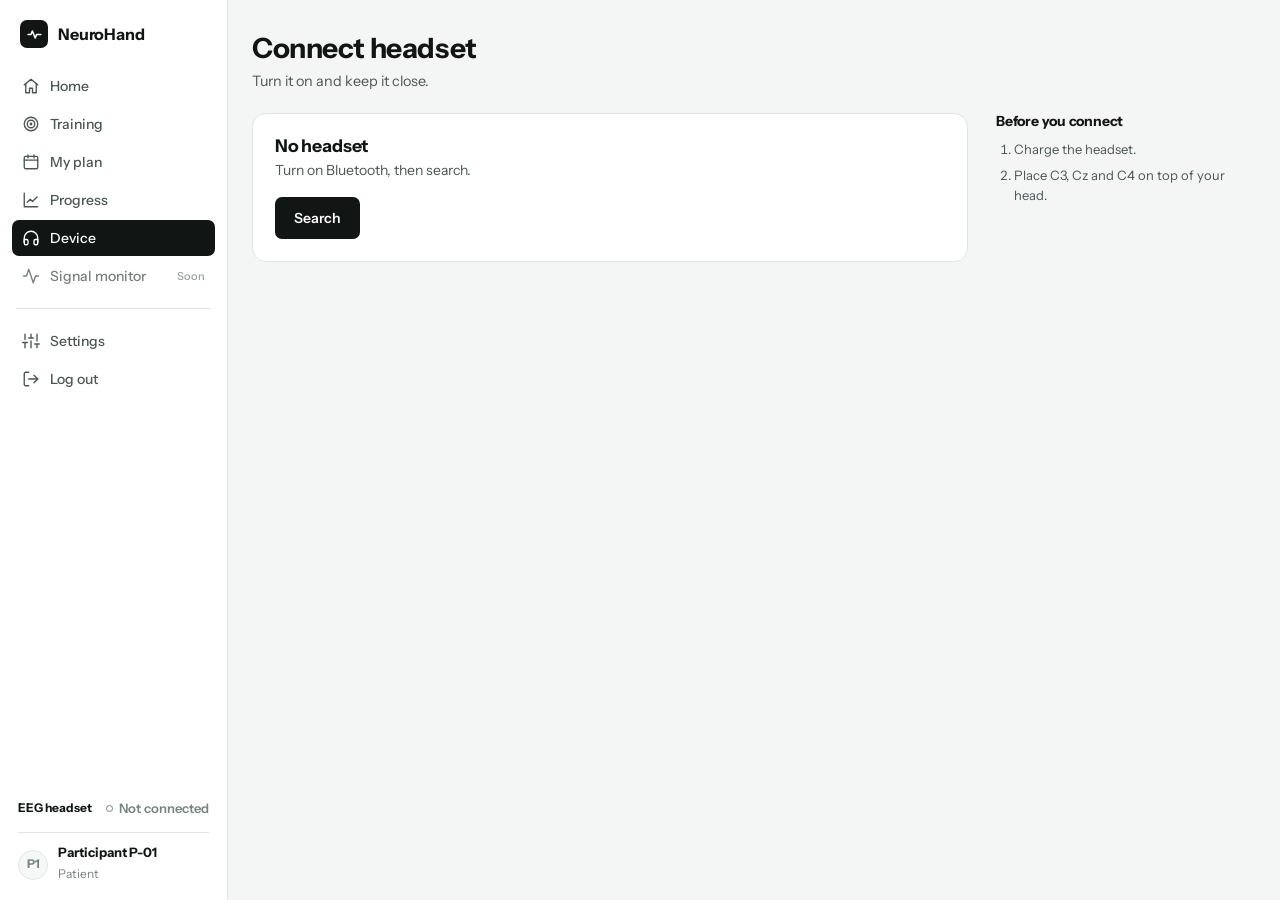
==== device.html @ 87b49965 "Bundle hand models as a script so every host serves them Co-Authored-By: Claude Opus 5.5 <noreply@an" ====
<!doctype html>
<html lang="en">
<head>
  <meta charset="utf-8">
  <meta name="viewport" content="width=device-width, initial-scale=1, viewport-fit=cover">
  <title>Device · NeuroHand</title>
  <script>try{var d=document.documentElement,t=localStorage.getItem("nh.theme");if(t==="light"||t==="dark"||t==="walnut")d.setAttribute("data-nh-theme",t);if(localStorage.getItem("nh.textsize")==="large")d.classList.add("large-text");if(localStorage.getItem("nh.lang")==="th"){d.lang="th";d.classList.add("nh-i18n-wait");setTimeout(function(){d.classList.remove("nh-i18n-wait")},1500);var l=document.createElement("link");l.rel="stylesheet";l.href="https://fonts.googleapis.com/css2?family=IBM+Plex+Sans+Thai:wght@400;500;600;700&display=swap";document.head.appendChild(l)}}catch(e){}</script>
  <link rel="preconnect" href="https://fonts.googleapis.com">
  <link rel="preconnect" href="https://fonts.gstatic.com" crossorigin>
  <link rel="stylesheet" href="https://fonts.googleapis.com/css2?family=Instrument+Sans:wght@400;500;600;700&family=JetBrains+Mono:wght@400;500;600&display=swap">
  <link rel="stylesheet" href="css/style.css?v=20261105d">
</head>
<body class="in-app">
  <div class="app" id="app-shell">
    <aside class="sidebar" id="sidebar" aria-label="App navigation">
      <a class="logo" href="home.html"><span class="logo-mark"><svg class="icon" viewBox="0 0 24 24" aria-hidden="true"><path d="M3 12h4l2-5 4 10 2-5h6"/></svg></span>NeuroHand</a>
      <nav class="side-nav">
        <a href="home.html"><svg class="icon" viewBox="0 0 24 24" aria-hidden="true"><path d="M3 10.5 12 3l9 7.5"/><path d="M5 9.5V21h5v-6h4v6h5V9.5"/></svg>Home</a><a href="training.html"><svg class="icon" viewBox="0 0 24 24" aria-hidden="true"><circle cx="12" cy="12" r="9"/><circle cx="12" cy="12" r="5"/><circle cx="12" cy="12" r="1"/></svg>Training</a><a href="plan.html"><svg class="icon" viewBox="0 0 24 24" aria-hidden="true"><rect x="3" y="4.5" width="18" height="16.5" rx="2"/><path d="M3 9.5h18M8 2.5v4M16 2.5v4"/></svg>My plan</a><a href="progress.html"><svg class="icon" viewBox="0 0 24 24" aria-hidden="true"><path d="M3 3v18h18"/><path d="m7 15 4-4 3 3 6-6"/></svg>Progress</a><a href="device.html" aria-current="page"><svg class="icon" viewBox="0 0 24 24" aria-hidden="true"><path d="M3 18v-6a9 9 0 0 1 18 0v6"/><path d="M21 19a2 2 0 0 1-2 2h-1a2 2 0 0 1-2-2v-3a2 2 0 0 1 2-2h3zM3 19a2 2 0 0 0 2 2h1a2 2 0 0 0 2-2v-3a2 2 0 0 0-2-2H3z"/></svg>Device</a><a class="is-soon" aria-disabled="true"><svg class="icon" viewBox="0 0 24 24" aria-hidden="true"><path d="M22 12h-4l-3 9L9 3l-3 9H2"/></svg>Signal monitor<span class="soon">Soon</span></a>
      </nav>
      <div class="side-sep"></div>
      <nav class="side-nav">
        <a href="settings.html"><svg class="icon" viewBox="0 0 24 24" aria-hidden="true"><path d="M4 21v-7M4 10V3M12 21v-9M12 8V3M20 21v-5M20 12V3M1 14h6M9 8h6M17 16h6"/></svg>Settings</a>
        <a href="index.html"><svg class="icon" viewBox="0 0 24 24" aria-hidden="true"><path d="M9 21H5a2 2 0 0 1-2-2V5a2 2 0 0 1 2-2h4"/><path d="m16 17 5-5-5-5"/><path d="M21 12H9"/></svg>Log out</a>
      </nav>
      <div class="side-foot">
        <div class="side-device">
            <div class="row"><strong>EEG headset</strong><span class="status off"><span class="dot"></span>Not connected</span></div>
        </div>
        <div class="user-chip"><span class="avatar">P1</span><div><strong>Participant P-01</strong><span>Patient</span></div></div>
      </div>
    </aside>
    <div class="app-col">
      <div class="app-top"><button class="icon-btn" id="app-menu" aria-label="Open navigation"><svg class="icon" viewBox="0 0 24 24" aria-hidden="true"><path d="M3 6h18M3 12h18M3 18h18"/></svg></button><a class="logo" href="home.html"><span class="logo-mark"><svg class="icon" viewBox="0 0 24 24" aria-hidden="true"><path d="M3 12h4l2-5 4 10 2-5h6"/></svg></span>NeuroHand</a><span class="status off"><span class="dot"></span>No headset</span></div>
      <main class="main" id="main"><div class="main-inner">
        <div class="page-title"><div><h1>Connect headset</h1><p>Turn it on and keep it close.</p></div></div>
        <div class="grid-side">
          <div class="card" id="device-card">
            <div id="state-empty">
              <h2>No headset</h2>
              <p class="desc">Turn on Bluetooth, then search.</p>
              <p style="margin-top:16px"><button class="btn btn-primary" id="search-btn">Search</button></p>
            </div>
            <div id="state-searching" hidden>
              <h2><span class="spinner"></span>&nbsp; Searching&#8230;</h2>
            </div>
            <div id="state-found" hidden>
              <h2>1 device found</h2>
              <div class="device-list">
                <div class="device-row"><span class="logo-mark"><svg class="icon" viewBox="0 0 24 24" aria-hidden="true"><path d="M3 18v-6a9 9 0 0 1 18 0v6"/><path d="M21 19a2 2 0 0 1-2 2h-1a2 2 0 0 1-2-2v-3a2 2 0 0 1 2-2h3zM3 19a2 2 0 0 0 2 2h1a2 2 0 0 0 2-2v-3a2 2 0 0 0-2-2H3z"/></svg></span>
                  <div class="info"><strong>NeuroHand EEG headset</strong><span>Simulated</span></div>
                  <a class="btn btn-primary btn-sm" href="home.html">Connect</a></div>
              </div>
            </div>
          </div>
          <aside class="side-help"><h3>Before you connect</h3><ol>
            <li>Charge the headset.</li>
            <li>Place C3, Cz and C4 on top of your head.</li></ol>
          </aside>
        </div>
      </div></main>
    </div>
  </div>
  <script src="js/assistant.js?v=20261105d"></script>
  <script src="js/main.js?v=20261105d"></script>
  <script src="js/i18n.js?v=20261105d"></script>
</body>
</html>
---- css/style.css ----
/* NeuroHand — clinical-calm layout: white public site, quiet grey app canvas with white panels, teal only for signal and action. */
:root {
  --bg: #ffffff;
  --bg-app: #f4f6f6;
  --surface: #ffffff;
  --surface-2: #f6f8f8;
  --line: #e1e6e5;
  --line-strong: #cdd5d3;
  --ink: #111615;
  --ink-2: #4b5654;
  --ink-3: #78837f;
  --teal: #0f766e;
  --teal-strong: #0b5b55;
  --teal-soft: #e6f2f0;
  --teal-line: #9ccfc7;
  --btn: #111615;
  --btn-ink: #ffffff;
  --on-teal: #ffffff;
  --note: #8a5a2e;
  --ok: #1d8a58;
  --warn: #b7791f;
  --bad: #c2410c;
  --ok-soft: #e4f4ec;
  --warn-soft: #fbf1df;
  --bad-soft: #fde9df;
  --trace: #6b7673;
  --focus: #0f766e;

  --font: "Instrument Sans", ui-sans-serif, system-ui, -apple-system, "Segoe UI", Roboto, sans-serif;
  --mono: "JetBrains Mono", ui-monospace, SFMono-Regular, Menlo, Consolas, monospace;

  --r-sm: 7px;
  --r: 10px;
  --r-lg: 14px;
}
@media (prefers-color-scheme: dark) {
  :root:not([data-theme="light"]):not([data-nh-theme="light"]) {
    --bg: #0c1110; --bg-app: #0a0f0e; --surface: #131a19; --surface-2: #182120;
    --line: #243030; --line-strong: #344341; --ink: #e8eeec; --ink-2: #aab6b2; --ink-3: #7d8a86;
    --teal: #3dbcaa; --teal-strong: #6fd6c6; --teal-soft: #13302c; --teal-line: #2b6c62;
    --btn: #e8eeec; --btn-ink: #0c1110; --on-teal: #0a0f0e; --note: #d9a874;
    --ok: #4cc38a; --warn: #e3ac55; --bad: #f08b5f;
    --ok-soft: #12291f; --warn-soft: #2b2212; --bad-soft: #2e1a12; --trace: #8d9a96; --focus: #6fd6c6;
    color-scheme: dark;
  }
}
:root[data-theme="dark"], :root[data-nh-theme="dark"] {
  --bg: #0c1110; --bg-app: #0a0f0e; --surface: #131a19; --surface-2: #182120;
  --line: #243030; --line-strong: #344341; --ink: #e8eeec; --ink-2: #aab6b2; --ink-3: #7d8a86;
  --teal: #3dbcaa; --teal-strong: #6fd6c6; --teal-soft: #13302c; --teal-line: #2b6c62;
  --btn: #e8eeec; --btn-ink: #0c1110; --on-teal: #0a0f0e; --note: #d9a874;
  --ok: #4cc38a; --warn: #e3ac55; --bad: #f08b5f;
  --ok-soft: #12291f; --warn-soft: #2b2212; --bad-soft: #2e1a12; --trace: #8d9a96; --focus: #6fd6c6;
  color-scheme: dark;
}
:root.large-text { font-size: 112.5%; }

*, *::before, *::after { box-sizing: border-box; }
[hidden] { display: none !important; }
html, body { height: 100%; }
body {
  margin: 0;
  background: var(--bg);
  color: var(--ink);
  font-family: var(--font);
  font-size: 0.9375rem;
  line-height: 1.55;
  -webkit-font-smoothing: antialiased;
}
body.in-app { background: var(--bg-app); }
h1, h2, h3, h4 { margin: 0; line-height: 1.15; text-wrap: balance; font-weight: 700; letter-spacing: -0.015em; }
p { margin: 0; }
a { color: var(--teal); text-decoration: none; }
a:hover { text-decoration: underline; }
img { max-width: 100%; }
:focus-visible { outline: 2px solid var(--focus); outline-offset: 2px; border-radius: 4px; }
.num, .mono { font-family: var(--mono); font-variant-numeric: tabular-nums; }
.tnum { font-variant-numeric: tabular-nums; }
.muted { color: var(--ink-2); }
.subtle { color: var(--ink-3); }
.note { color: var(--note); font-size: 0.8125rem; }
.sr-only { position: absolute; width: 1px; height: 1px; overflow: hidden; clip: rect(0 0 0 0); white-space: nowrap; }

.wrap {
  width: 100%;
  max-width: 1120px;
  margin-inline: auto;
  padding-left: max(20px, env(safe-area-inset-left, 0px));
  padding-right: max(20px, env(safe-area-inset-right, 0px));
}

/* ---------- Buttons & form controls ---------- */
.btn {
  display: inline-flex; align-items: center; justify-content: center; gap: 8px;
  min-height: 42px; padding: 0 18px;
  border-radius: var(--r-sm); border: 1px solid transparent;
  font: 600 0.875rem/1 var(--font); cursor: pointer;
  text-decoration: none !important; white-space: nowrap;
  transition: background-color .15s, border-color .15s, color .15s;
}
.btn-primary { background: var(--btn); color: var(--btn-ink); }
.btn-primary:hover { background: var(--teal); color: var(--on-teal); }
.btn-ghost { background: var(--surface); color: var(--ink); border-color: var(--line-strong); }
.btn-ghost:hover { border-color: var(--ink-3); }
.btn-teal { background: var(--teal); color: var(--on-teal); }
.btn-teal:hover { opacity: .9; }
.btn-danger { background: var(--surface); color: var(--bad); border-color: var(--line-strong); }
.btn-danger:hover { border-color: var(--bad); }
.btn-sm { min-height: 34px; padding: 0 14px; font-size: 0.8125rem; }
.btn-block { width: 100%; }
.btn[disabled] { opacity: .45; cursor: not-allowed; }
.link-btn { background: none; border: 0; padding: 0; font: inherit; color: var(--teal); cursor: pointer; font-weight: 600; }
.link-btn:hover { text-decoration: underline; }
.icon-btn {
  display: inline-grid; place-items: center; width: 38px; height: 38px;
  border-radius: var(--r-sm); border: 1px solid var(--line); background: var(--surface); color: var(--ink); cursor: pointer;
}
.icon { width: 18px; height: 18px; flex: none; fill: none; stroke: currentColor; stroke-width: 1.8; stroke-linecap: round; stroke-linejoin: round; }

.field { display: grid; gap: 6px; }
.field-row { display: flex; justify-content: space-between; align-items: baseline; gap: 12px; }
label, .label { font-size: 0.8125rem; font-weight: 600; }
.hint { font-size: 0.8125rem; color: var(--ink-3); }
.input, select.input, textarea.input {
  width: 100%; min-height: 44px; padding: 10px 12px;
  border: 1px solid var(--line-strong); border-radius: var(--r-sm);
  background: var(--surface); color: var(--ink); font: 400 0.9375rem/1.4 var(--font);
}
textarea.input { min-height: 120px; resize: vertical; }
.input:focus { outline: none; border-color: var(--teal); box-shadow: 0 0 0 3px var(--teal-soft); }
.input[aria-invalid="true"] { border-color: var(--bad); }
.error-text { color: var(--bad); font-size: 0.8125rem; }
.check { display: flex; gap: 10px; align-items: flex-start; font-weight: 400; font-size: 0.875rem; color: var(--ink-2); }
.check input { margin-top: 3px; accent-color: var(--teal); width: 16px; height: 16px; }

.role-options { display: grid; gap: 8px; }
.role-option {
  display: flex; gap: 12px; align-items: flex-start; padding: 12px 14px;
  border: 1px solid var(--line-strong); border-radius: var(--r); cursor: pointer; background: var(--surface);
  font-weight: 400;
}
.role-option input { margin-top: 4px; accent-color: var(--teal); width: 16px; height: 16px; }
.role-option strong { display: block; font-size: 0.9rem; }
.role-option span { font-size: 0.8125rem; color: var(--ink-2); }
.role-option:has(input:checked) { border-color: var(--teal); background: var(--teal-soft); }

.seg { display: inline-flex; border: 1px solid var(--line-strong); border-radius: var(--r-sm); overflow: hidden; background: var(--surface); }
.seg button {
  border: 0; background: none; padding: 8px 14px; font: 600 0.8125rem var(--font); color: var(--ink-2); cursor: pointer;
}
.seg button + button { border-left: 1px solid var(--line); }
.seg button[aria-pressed="true"] { background: var(--ink); color: var(--bg); }

.switch { position: relative; display: inline-flex; align-items: center; gap: 10px; cursor: pointer; font-weight: 500; font-size: 0.875rem; }
.switch input { position: absolute; opacity: 0; width: 1px; height: 1px; }
.switch .track { width: 38px; height: 22px; border-radius: 999px; background: var(--line-strong); position: relative; transition: background .15s; flex: none; }
.switch .track::after { content: ""; position: absolute; top: 3px; left: 3px; width: 16px; height: 16px; border-radius: 50%; background: var(--surface); transition: transform .15s; box-shadow: 0 1px 2px rgba(0,0,0,.2); }
.switch input:checked + .track { background: var(--teal); }
.switch input:checked + .track::after { transform: translateX(16px); }
.switch input:focus-visible + .track { outline: 2px solid var(--focus); outline-offset: 2px; }

input[type="range"] { accent-color: var(--teal); width: 100%; }

/* ---------- Status chips ---------- */
.chip { display: inline-flex; align-items: center; gap: 6px; font-size: 0.75rem; font-weight: 600; padding: 3px 9px; border-radius: 999px; background: var(--surface-2); color: var(--ink-2); white-space: nowrap; }
.chip.ok { background: var(--ok-soft); color: var(--ok); }
.chip.warn { background: var(--warn-soft); color: var(--warn); }
.chip.bad { background: var(--bad-soft); color: var(--bad); }
.chip.teal { background: var(--teal-soft); color: var(--teal); }
.dot { width: 7px; height: 7px; border-radius: 50%; background: currentColor; flex: none; }
.status { display: inline-flex; align-items: center; gap: 6px; font-size: 0.8125rem; font-weight: 600; }
.status.ok { color: var(--ok); }
.status.off { color: var(--ink-3); }
.status.off .dot { background: transparent; border: 1.5px solid currentColor; }
.status.warn { color: var(--warn); }
.q-good { color: var(--ok); } .q-fair { color: var(--warn); } .q-poor { color: var(--bad); }

/* ---------- Public site ---------- */
.site-header { border-bottom: 1px solid var(--line); background: var(--bg); position: sticky; top: env(safe-area-inset-top, 0px); z-index: 20; }
.header-row { display: flex; align-items: center; gap: 24px; min-height: 64px; }
.logo { display: inline-flex; align-items: center; gap: 10px; font-weight: 700; font-size: 1rem; color: var(--ink); text-decoration: none !important; letter-spacing: -0.01em; }
.logo-mark { width: 28px; height: 28px; border-radius: 7px; background: var(--btn); color: var(--btn-ink); display: grid; place-items: center; }
.logo-mark .icon { width: 17px; height: 17px; stroke-width: 2.2; }
.site-nav { display: flex; gap: 26px; margin-inline: auto; }
.site-nav a { color: var(--ink-2); font-size: 0.875rem; font-weight: 500; }
.site-nav a:hover, .site-nav a[aria-current="page"] { color: var(--ink); text-decoration: none; }
.site-nav a[aria-current="page"] { box-shadow: inset 0 -2px 0 var(--teal); padding-bottom: 4px; }
.header-actions { display: flex; gap: 8px; }
.menu-btn { display: none; }
@media (max-width: 820px) {
  .site-nav { display: none; position: absolute; left: 0; right: 0; top: 64px; flex-direction: column; gap: 0; background: var(--bg); border-bottom: 1px solid var(--line); padding: 8px max(20px, env(safe-area-inset-left, 0px)) 16px; }
  .site-nav.open { display: flex; }
  .site-nav a { padding: 10px 0; font-size: 1rem; }
  .site-nav a[aria-current="page"] { box-shadow: none; color: var(--teal); }
  .menu-btn { display: inline-grid; margin-left: auto; }
  .header-actions .btn-ghost { display: none; }
}

.hero { padding-block: 72px 64px; }
.hero-grid { display: grid; grid-template-columns: 1fr 1.05fr; gap: 56px; align-items: center; }
.hero h1 { font-size: clamp(2.2rem, 4.6vw, 3.25rem); letter-spacing: -0.03em; line-height: 1.05; }
.hero .lede { margin-top: 20px; color: var(--ink-2); font-size: 1rem; max-width: 34em; }
.hero-actions { display: flex; gap: 10px; flex-wrap: wrap; margin-top: 28px; }
.hero .note { margin-top: 18px; }
.photo-slot {
  aspect-ratio: 4 / 3; max-width: 100%; border-radius: var(--r-lg); background: var(--surface-2);
  border: 1px solid var(--line); display: grid; place-items: center; text-align: center; padding: 24px;
  font-size: 0.8125rem; color: var(--ink-2);
}
.photo-caption { margin-top: 10px; }

.steps-band { border-top: 1px solid var(--line); border-bottom: 1px solid var(--line); background: var(--bg); }
.steps { display: grid; grid-template-columns: repeat(3, 1fr); gap: 32px; padding-block: 28px; }
.step { display: grid; grid-template-columns: auto 1fr; gap: 12px; }
.step .n { font-weight: 700; font-family: var(--mono); color: var(--ink); }
.step h3 { font-size: 0.9375rem; letter-spacing: 0; }
.step p { font-size: 0.875rem; color: var(--ink-2); margin-top: 2px; }

.section { padding-block: 72px; }
.section + .section { border-top: 1px solid var(--line); }
.section-head { max-width: 640px; margin-bottom: 36px; }
.eyebrow { font-size: 0.75rem; font-weight: 600; text-transform: uppercase; letter-spacing: 0.08em; color: var(--teal); margin-bottom: 10px; }
.section h2 { font-size: clamp(1.6rem, 3vw, 2.1rem); letter-spacing: -0.025em; }
.section-head p { margin-top: 12px; color: var(--ink-2); }
.two-col { display: grid; grid-template-columns: 1fr 1fr; gap: 20px; }
.panel { background: var(--surface); border: 1px solid var(--line); border-radius: var(--r-lg); padding: 24px; min-width: 0; }
.panel h3 { font-size: 1.05rem; }
.panel p { color: var(--ink-2); margin-top: 8px; }
.ticks { list-style: none; padding: 0; margin: 14px 0 0; display: grid; gap: 8px; }
.ticks li { display: flex; gap: 10px; font-size: 0.875rem; color: var(--ink-2); }
.ticks li::before { content: ""; width: 6px; height: 6px; border-radius: 50%; background: var(--teal); margin-top: 8px; flex: none; }

.page-hero { padding-block: 64px 24px; }
.page-hero h1 { font-size: clamp(2rem, 4vw, 2.75rem); letter-spacing: -0.03em; }
.page-hero p { margin-top: 14px; color: var(--ink-2); max-width: 40em; font-size: 1rem; }
.prose { max-width: 680px; display: grid; gap: 16px; color: var(--ink-2); }
.prose h2 { color: var(--ink); font-size: 1.35rem; margin-top: 20px; }
.prose strong { color: var(--ink); }

.pipeline { display: grid; grid-template-columns: repeat(5, 1fr); gap: 0; border: 1px solid var(--line); border-radius: var(--r-lg); overflow: hidden; background: var(--surface); }
.pipe { padding: 20px; border-right: 1px solid var(--line); min-width: 0; }
.pipe:last-child { border-right: 0; }
.pipe .n { font-family: var(--mono); font-size: 0.75rem; color: var(--teal); font-weight: 500; }
.pipe h3 { font-size: 0.95rem; margin-top: 6px; }
.pipe p { font-size: 0.8125rem; color: var(--ink-2); margin-top: 6px; }
.pipe .spec { font-family: var(--mono); font-size: 0.75rem; color: var(--ink); margin-top: 10px; background: var(--surface-2); border-radius: 5px; padding: 6px 8px; }

.timeline { display: flex; height: 54px; border-radius: var(--r); overflow: hidden; border: 1px solid var(--line); }
.timeline div { display: grid; align-content: center; padding: 0 12px; font-size: 0.8125rem; font-weight: 600; border-right: 1px solid var(--line); min-width: 0; }
.timeline div:last-child { border-right: 0; }
.timeline small { font-family: var(--mono); font-weight: 400; color: var(--ink-2); font-size: 0.72rem; }
.tl-rest { background: var(--surface-2); }
.tl-cue { background: var(--surface); }
.tl-mi { background: var(--teal-soft); color: var(--teal-strong); }
.tl-fb { background: var(--surface); }

.refs { display: grid; gap: 14px; padding: 0; margin: 0; list-style: none; counter-reset: ref; }
.refs li { counter-increment: ref; display: grid; grid-template-columns: 28px 1fr; font-size: 0.875rem; color: var(--ink-2); }
.refs li::before { content: "[" counter(ref) "]"; font-family: var(--mono); font-size: 0.75rem; color: var(--ink-3); padding-top: 2px; }
.refs em { color: var(--ink); font-style: normal; font-weight: 600; }

.phase-list { display: grid; gap: 0; border-left: 2px solid var(--line); margin-left: 6px; }
.phase { position: relative; padding: 0 0 26px 24px; }
.phase::before { content: ""; position: absolute; left: -7px; top: 4px; width: 12px; height: 12px; border-radius: 50%; background: var(--surface); border: 2px solid var(--line-strong); }
.phase.now::before { background: var(--teal); border-color: var(--teal); }
.phase h3 { font-size: 1rem; display: flex; gap: 10px; align-items: center; flex-wrap: wrap; }
.phase p { color: var(--ink-2); font-size: 0.875rem; margin-top: 4px; max-width: 60ch; }

.site-footer { border-top: 1px solid var(--line); padding-block: 28px; font-size: 0.8125rem; color: var(--ink-3); }
.footer-row { display: flex; justify-content: space-between; gap: 16px; flex-wrap: wrap; align-items: center; }
.footer-row nav { display: flex; gap: 18px; flex-wrap: wrap; }
.footer-row nav a { color: var(--ink-2); }

/* ---------- Auth ---------- */
.auth-page { min-height: 100%; display: flex; flex-direction: column; }
.auth-top { display: flex; justify-content: space-between; align-items: center; min-height: 64px; }
.auth-top a.back { color: var(--ink-2); font-size: 0.875rem; }
.auth-main { flex: 1; display: grid; place-items: start center; padding-block: 40px 64px; }
.auth-card { width: 100%; max-width: 400px; display: grid; gap: 18px; }
.auth-card h1 { font-size: 1.75rem; }
.auth-card .sub { font-size: 0.875rem; color: var(--ink-2); margin-top: 6px; }
.auth-card form { display: grid; gap: 16px; }
.form-msg { padding: 12px 14px; border-radius: var(--r); background: var(--teal-soft); color: var(--teal-strong); font-size: 0.875rem; }

/* ---------- App shell ---------- */
.app { display: grid; grid-template-columns: 228px 1fr; min-height: 100%; }
.sidebar {
  background: var(--surface); border-right: 1px solid var(--line); display: flex; flex-direction: column;
  padding: 16px 12px; position: sticky; top: 0; height: 100vh; height: 100dvh;
}
.sidebar .logo { padding: 4px 8px 20px; }
.side-nav { display: grid; gap: 2px; }
.side-nav a, .side-nav button {
  display: flex; align-items: center; gap: 10px; padding: 9px 10px; border-radius: var(--r-sm);
  color: var(--ink-2); font: 500 0.875rem var(--font); text-decoration: none !important; border: 0; background: none; cursor: pointer; width: 100%; text-align: left;
}
.side-nav a:hover, .side-nav button:hover { background: var(--surface-2); color: var(--ink); }
.side-nav a[aria-current="page"] { background: var(--btn); color: var(--btn-ink); }
.side-sep { height: 1px; background: var(--line); margin: 14px 4px; }
.side-foot { margin-top: auto; display: grid; gap: 14px; padding: 12px 6px 0; }
.side-device { font-size: 0.75rem; display: grid; gap: 4px; }
.side-device .row { display: flex; justify-content: space-between; align-items: center; gap: 8px; }
.side-device .meta { display: flex; gap: 12px; color: var(--ink-2); }
.user-chip { display: flex; gap: 10px; align-items: center; border-top: 1px solid var(--line); padding-top: 12px; }
.avatar { width: 30px; height: 30px; border-radius: 50%; background: var(--surface-2); border: 1px solid var(--line); display: grid; place-items: center; font-size: 0.7rem; font-weight: 700; flex: none; }
.user-chip strong { display: block; font-size: 0.8125rem; line-height: 1.2; }
.user-chip span { font-size: 0.75rem; color: var(--ink-3); }
.battery { display: inline-flex; align-items: center; gap: 5px; }
.batt { width: 20px; height: 10px; border: 1.5px solid currentColor; border-radius: 2px; position: relative; display: inline-block; color: var(--ink-2); }
.batt::after { content: ""; position: absolute; right: -4px; top: 2px; width: 2px; height: 3px; background: currentColor; border-radius: 0 1px 1px 0; }
.batt i { position: absolute; left: 1px; top: 1px; bottom: 1px; background: var(--ok); border-radius: 1px; }

.app-col { min-width: 0; }
.app-top { display: none; }
.main { min-width: 0; padding: 32px max(24px, env(safe-area-inset-right, 0px)) 48px max(24px, env(safe-area-inset-left, 0px)); }
.main-inner { max-width: 1080px; display: grid; gap: 20px; }
.page-title { display: flex; justify-content: space-between; align-items: flex-start; gap: 16px; flex-wrap: wrap; }
.page-title h1 { font-size: 1.75rem; }
.page-title p { color: var(--ink-2); margin-top: 6px; font-size: 0.9rem; max-width: 52ch; }

@media (max-width: 900px) {
  .app { grid-template-columns: 1fr; }
  .sidebar { position: fixed; inset: 0 auto 0 0; width: 260px; z-index: 40; transform: translateX(-100%); transition: transform .2s; padding-top: max(16px, env(safe-area-inset-top, 0px)); }
  .app.nav-open .sidebar { transform: none; box-shadow: 0 0 0 100vmax rgba(0,0,0,.35); }
  .app-top {
    display: flex; align-items: center; gap: 12px; min-height: 56px; position: sticky; top: env(safe-area-inset-top, 0px); z-index: 30;
    background: var(--surface); border-bottom: 1px solid var(--line);
    padding-left: max(16px, env(safe-area-inset-left, 0px)); padding-right: max(16px, env(safe-area-inset-right, 0px));
  }
  .app-top .status { margin-left: auto; }
  .main { padding: 20px max(16px, env(safe-area-inset-right, 0px)) 40px max(16px, env(safe-area-inset-left, 0px)); }
}

.card { background: var(--surface); border: 1px solid var(--line); border-radius: var(--r-lg); padding: 22px; min-width: 0; }
.card-head { display: flex; justify-content: space-between; align-items: flex-start; gap: 12px; margin-bottom: 14px; flex-wrap: wrap; }
.card h2 { font-size: 1.1rem; letter-spacing: -0.01em; }
.card h3 { font-size: 0.95rem; letter-spacing: 0; }
.card .desc { color: var(--ink-2); font-size: 0.875rem; margin-top: 4px; }
.grid-2 { display: grid; grid-template-columns: 1fr 1fr; gap: 20px; }
.grid-main { display: grid; grid-template-columns: minmax(0, 1.55fr) minmax(0, 1fr); gap: 20px; align-items: start; }
.grid-side { display: grid; grid-template-columns: minmax(0, 1fr) 260px; gap: 28px; align-items: start; }
.stack { display: grid; gap: 20px; }

.kv { display: grid; grid-template-columns: repeat(3, 1fr); gap: 14px; margin-top: 14px; }
.kv dt { font-size: 0.75rem; color: var(--ink-3); }
.kv dd { margin: 2px 0 0; font-weight: 600; display: flex; align-items: center; gap: 6px; }

.meter { height: 6px; background: var(--line); border-radius: 999px; overflow: hidden; }
.meter i { display: block; height: 100%; background: var(--teal); border-radius: inherit; transition: width .2s; }
.meter-label { display: flex; justify-content: space-between; font-size: 0.8125rem; color: var(--ink-2); margin-bottom: 6px; }

.table-wrap { overflow-x: auto; }
table.data { width: 100%; border-collapse: collapse; font-size: 0.875rem; }
.data th { text-align: left; font-weight: 500; color: var(--ink-3); font-size: 0.8125rem; padding: 10px 12px; border-bottom: 1px solid var(--line); white-space: nowrap; }
.data td { padding: 12px; border-bottom: 1px solid var(--line); white-space: nowrap; }
.data tr:last-child td { border-bottom: 0; }
.data .r { text-align: right; }
.data td:first-child, .data th:first-child { padding-left: 0; }
.data td:last-child, .data th:last-child { padding-right: 0; }
.data tbody tr.clickable { cursor: pointer; }
.data tbody tr.clickable:hover td { background: var(--surface-2); }
.data tbody tr[aria-selected="true"] td { background: var(--teal-soft); }

.stats { display: grid; grid-template-columns: repeat(4, 1fr); gap: 0; border: 1px solid var(--line); border-radius: var(--r-lg); background: var(--surface); overflow: hidden; }
.stat { padding: 18px 20px; border-right: 1px solid var(--line); min-width: 0; }
.stat:last-child { border-right: 0; }
.stat .k { font-size: 0.8125rem; color: var(--ink-3); }
.stat .v { font-size: 1.6rem; font-weight: 700; letter-spacing: -0.02em; margin-top: 4px; font-variant-numeric: tabular-nums; }
.stat .s { font-size: 0.8125rem; color: var(--ink-2); }
.up { color: var(--ok); }

.banner { display: flex; gap: 14px; align-items: center; justify-content: space-between; flex-wrap: wrap; padding: 14px 18px; border-radius: var(--r-lg); background: var(--warn-soft); border: 1px solid transparent; font-size: 0.875rem; }
.banner strong { display: block; }
.device-strip { display: flex; gap: 22px; align-items: center; flex-wrap: wrap; padding: 12px 18px; background: var(--surface); border: 1px solid var(--line); border-radius: var(--r-lg); font-size: 0.8125rem; color: var(--ink-2); }
.device-strip .push { margin-left: auto; }

.side-help h3 { font-size: 0.875rem; margin-bottom: 10px; }
.side-help ol { margin: 0; padding-left: 18px; display: grid; gap: 6px; font-size: 0.8125rem; color: var(--ink-2); }

/* ---------- Training ---------- */
.trial-card { display: grid; gap: 18px; }
.trial-top { display: flex; justify-content: space-between; font-size: 0.8125rem; font-weight: 600; }
.trial-top .phase-label { color: var(--ink-3); font-weight: 500; }
.prompt { text-align: center; min-height: 92px; display: grid; align-content: center; gap: 2px; }
.prompt .small { color: var(--ink-2); font-size: 1rem; }
.prompt .big { font-size: clamp(2rem, 4vw, 2.6rem); font-weight: 700; letter-spacing: -0.03em; }
.fixation { font-size: 2.6rem; font-weight: 300; color: var(--ink-3); line-height: 1; }
.hands { display: flex; justify-content: center; gap: clamp(24px, 8vw, 72px); }
.hand-wrap { display: grid; justify-items: center; gap: 6px; font-size: 0.8125rem; color: var(--ink-3); }
.hand-wrap.target { color: var(--teal); font-weight: 600; }
.hand { width: clamp(96px, 16vw, 128px); height: auto; --close: 0; overflow: visible; }
.hand .part { fill: var(--surface); stroke: var(--line-strong); stroke-width: 2.4; transition: fill .2s, stroke .2s; }
.hand-wrap.target .hand .part { stroke: var(--teal); }
.hand.active .part { fill: var(--teal); stroke: var(--teal); }
.hand .finger { transform-box: fill-box; transform-origin: 50% 100%; transform: scaleY(calc(1 - var(--close) * 0.62)); transition: transform .12s linear; }
.hand .thumb { transform-box: fill-box; transform-origin: 20% 90%; transform: rotate(calc(var(--close) * -38deg)); transition: transform .12s linear; }
.result-line { text-align: center; font-size: 0.9rem; color: var(--ink-2); min-height: 1.5em; }
.result-line strong { color: var(--teal); }
.trial-actions { display: flex; justify-content: center; gap: 10px; flex-wrap: wrap; }

.eeg-canvas { width: 100%; height: 150px; display: block; }
.eeg-canvas.tall { height: 340px; }
.out-row { display: grid; grid-template-columns: 48px 1fr 44px; gap: 10px; align-items: center; font-size: 0.8125rem; margin-top: 8px; }
.out-row .meter { height: 8px; }
.out-row .meter.right i { background: var(--ink-3); }
.thresh-wrap { position: relative; }
.thresh-mark { position: absolute; top: -3px; bottom: -3px; width: 2px; background: var(--ink); opacity: .5; }

.summary-grid { display: grid; grid-template-columns: repeat(3, 1fr); gap: 12px; margin: 18px 0; }
.summary-grid div { background: var(--surface-2); border-radius: var(--r); padding: 14px; }
.summary-grid .v { font-size: 1.5rem; font-weight: 700; }
.summary-grid .k { font-size: 0.8125rem; color: var(--ink-3); }

/* ---------- Device ---------- */
.device-list { display: grid; gap: 10px; margin-top: 14px; }
.device-row { display: flex; align-items: center; gap: 14px; padding: 14px; border: 1px solid var(--line); border-radius: var(--r); flex-wrap: wrap; }
.device-row .info { flex: 1; min-width: 180px; }
.device-row .info strong { display: block; font-size: 0.9rem; }
.device-row .info span { font-size: 0.8125rem; color: var(--ink-2); }
.spinner { width: 16px; height: 16px; border: 2px solid var(--line-strong); border-top-color: var(--teal); border-radius: 50%; animation: spin .8s linear infinite; display: inline-block; vertical-align: -3px; }
@keyframes spin { to { transform: rotate(360deg); } }
.electrodes { display: grid; grid-template-columns: 170px 1fr; gap: 22px; align-items: center; margin-top: 8px; }
.head-svg { width: 100%; max-width: 170px; height: auto; }
.head-svg .scalp { fill: var(--surface-2); stroke: var(--line-strong); stroke-width: 1.5; }
.head-svg .guide { fill: none; stroke: var(--line); stroke-width: 1; stroke-dasharray: 3 3; }
.head-svg text { font: 600 9px var(--mono); fill: var(--ink); }
.head-svg .el-good { fill: var(--ok-soft); stroke: var(--ok); stroke-width: 2; }
.head-svg .el-fair { fill: var(--warn-soft); stroke: var(--warn); stroke-width: 2; }
.head-svg .el-poor { fill: var(--bad-soft); stroke: var(--bad); stroke-width: 2; }
.head-svg .el-off { fill: var(--surface); stroke: var(--line-strong); stroke-width: 1.5; }
.head-svg .ref { fill: var(--surface); stroke: var(--ink-3); stroke-width: 1.5; }

/* ---------- Monitor ---------- */
.toolbar { display: flex; gap: 14px 22px; align-items: center; flex-wrap: wrap; padding: 12px 16px; border: 1px solid var(--line); border-radius: var(--r-lg); background: var(--surface); font-size: 0.8125rem; }
.toolbar .group { display: flex; gap: 8px; align-items: center; }
.toolbar .lbl { color: var(--ink-3); }
.band-row { display: grid; grid-template-columns: 30px 1fr 1fr; gap: 10px; align-items: center; font-size: 0.8125rem; margin-top: 10px; }
.band-row .meter { height: 8px; }
.band-row .meter.beta i { background: var(--ink-3); }
.band-head { display: grid; grid-template-columns: 30px 1fr 1fr; gap: 10px; font-size: 0.72rem; color: var(--ink-3); }
.log { font-family: var(--mono); font-size: 0.75rem; display: grid; gap: 4px; max-height: 160px; overflow: auto; color: var(--ink-2); }

/* ---------- Charts ---------- */
.chart { width: 100%; height: auto; display: block; overflow: visible; }
.chart .grid line { stroke: var(--line); }
.chart .axis text { font: 400 11px var(--mono); fill: var(--ink-3); }
.chart .chance { stroke: var(--ink-3); stroke-dasharray: 4 4; }
.chart .chance-label { font: 500 11px var(--font); fill: var(--ink-3); }
.chart .area { fill: var(--teal); opacity: .1; }
.chart .line { fill: none; stroke: var(--teal); stroke-width: 2.2; stroke-linejoin: round; stroke-linecap: round; }
.chart .pt { fill: var(--surface); stroke: var(--teal); stroke-width: 2; }
.chart .pt.last { fill: var(--teal); }
.chart .val { font: 600 12px var(--font); fill: var(--ink); }
.spark { width: 72px; height: 22px; }
.spark path { fill: none; stroke: var(--teal); stroke-width: 1.6; }
.lr-bars { display: grid; gap: 12px; }
.lr-bars .row { display: grid; grid-template-columns: 76px 1fr 44px; gap: 10px; align-items: center; font-size: 0.875rem; }
.lr-bars .meter { height: 10px; }

/* ---------- Settings ---------- */
.settings-list { display: grid; }
.setting { display: flex; justify-content: space-between; align-items: center; gap: 20px; padding: 16px 0; border-bottom: 1px solid var(--line); flex-wrap: wrap; }
.setting:last-child { border-bottom: 0; padding-bottom: 0; }
.setting:first-child { padding-top: 0; }
.setting .txt { min-width: 0; flex: 1 1 260px; }
.setting .txt strong { display: block; font-size: 0.9rem; font-weight: 600; }
.setting .txt span { font-size: 0.8125rem; color: var(--ink-2); }
.setting .ctl { flex: none; }
.setting .ctl.wide { flex: 0 1 240px; display: flex; gap: 10px; align-items: center; }
.confirm { display: flex; gap: 10px; align-items: center; flex-wrap: wrap; }

.toast {
  position: fixed; left: 50%; bottom: calc(24px + env(safe-area-inset-bottom, 0px)); transform: translateX(-50%);
  background: var(--btn); color: var(--btn-ink); padding: 10px 16px; border-radius: var(--r); font-size: 0.875rem; z-index: 60;
  box-shadow: 0 6px 20px rgba(0,0,0,.18);
}

/* ---------- Responsive ---------- */
@media (max-width: 960px) {
  .hero-grid, .grid-main, .grid-side, .two-col, .grid-2 { grid-template-columns: 1fr; }
  .pipeline { grid-template-columns: 1fr; }
  .pipe { border-right: 0; border-bottom: 1px solid var(--line); }
  .pipe:last-child { border-bottom: 0; }
  .stats { grid-template-columns: 1fr 1fr; }
  .stat:nth-child(2) { border-right: 0; }
  .stat:nth-child(-n+2) { border-bottom: 1px solid var(--line); }
}
@media (max-width: 640px) {
  .hero { padding-block: 40px; }
  .steps { grid-template-columns: 1fr; gap: 18px; }
  .kv { grid-template-columns: 1fr 1fr; }
  .summary-grid { grid-template-columns: 1fr 1fr; }
  .electrodes { grid-template-columns: 1fr; justify-items: center; }
  .timeline div { padding: 0 6px; font-size: 0.72rem; }
  .section { padding-block: 48px; }
}
@media (prefers-reduced-motion: reduce) {
  *, *::before, *::after { transition: none !important; animation-duration: 0.01ms !important; }
}
:root.reduce-motion *, :root.reduce-motion *::before, :root.reduce-motion *::after { transition: none !important; }

/* ---------- Static site additions ---------- */
.side-nav .soon { margin-left: auto; font-size: 0.6875rem; color: var(--ink-3); font-weight: 500; }
.side-nav a.is-soon { pointer-events: none; opacity: .75; }
.head-actions { display: flex; gap: 10px; align-items: center; flex-wrap: wrap; }
.head-actions label { font-size: 0.8125rem; }
.select { min-height: 36px; padding: 6px 30px 6px 10px; border: 1px solid var(--line-strong); border-radius: var(--r-sm); background: var(--surface); color: var(--ink); font: 500 0.8125rem var(--font); }
.stats.compact .stat { padding: 14px 18px; }
.stats.compact .v { font-size: 1.25rem; }
.stats.compact .v small { font-size: 0.8125rem; font-weight: 500; color: var(--ink-2); letter-spacing: 0; }
.legend { display: flex; gap: 16px; font-size: 0.8125rem; color: var(--ink-2); margin-top: 6px; }
.legend span { display: inline-flex; align-items: center; gap: 6px; }
.legend i { width: 10px; height: 10px; border-radius: 2px; display: inline-block; }
.legend .l, .bars .l { background: var(--teal); fill: var(--teal); }
.legend .r, .bars .r { background: var(--ink); fill: var(--ink); }
.bars .lbl { font: 500 11px var(--font); fill: var(--ink-2); }
.bars .wk { font: 500 11px var(--font); fill: var(--ink-3); }
.notes { display: grid; gap: 10px; }
.notes textarea { min-height: 220px; }
.notes .saved { font-size: 0.8125rem; color: var(--ok); }
.static-trace { width: 100%; height: 150px; display: block; }
.static-trace path { fill: none; stroke: var(--trace); stroke-width: 1.2; }
.static-trace path.hl { stroke: var(--teal); stroke-width: 1.5; }
.static-trace text { font: 600 11px var(--mono); fill: var(--ink-2); }
.static-trace line { stroke: var(--line); }
.trace-wrap { display: grid; grid-template-columns: 30px 1fr; gap: 4px; }
.trace-labels { display: grid; grid-template-rows: repeat(3, 1fr); align-items: center; font: 600 11px var(--mono); color: var(--ink-2); }
.static-trace path { vector-effect: non-scaling-stroke; }
.static-trace line { vector-effect: non-scaling-stroke; }

/* ---------- Full-screen training simulation (fixed dark scene, both themes) ---------- */
.title-actions { display: flex; gap: 10px; flex-wrap: wrap; }
.title-actions .btn .icon { width: 16px; height: 16px; margin-right: 6px; }
body.sim-on { overflow: hidden; }
.sim {
  position: fixed; inset: 0; z-index: 100; overflow: hidden; color: #f3ece4; color-scheme: dark;
  font-family: var(--font);
  background:
    repeating-linear-gradient(92deg, rgba(255,255,255,.018) 0 2px, transparent 2px 9px),
    radial-gradient(ellipse 80% 70% at 50% 38%, #6e4a31 0%, #4a3020 55%, #261911 100%);
}
.sim-hud { position: absolute; top: 0; left: 0; right: 0; display: flex; justify-content: space-between; align-items: center; gap: 12px;
  padding: calc(14px + env(safe-area-inset-top, 0px)) max(18px, env(safe-area-inset-right, 0px)) 0 max(18px, env(safe-area-inset-left, 0px)); }
.sim-count { font: 500 .8125rem var(--mono); color: rgba(243,236,228,.7); }
.sim-exit { display: inline-flex; align-items: center; gap: 8px; min-height: 36px; padding: 6px 14px; border-radius: 999px;
  border: 1px solid rgba(243,236,228,.28); background: rgba(20,12,8,.35); color: #f3ece4; font: 600 .8125rem var(--font); cursor: pointer; }
.sim-exit:hover { background: rgba(20,12,8,.6); }
.sim-exit:focus-visible { outline: 2px solid #f3ece4; outline-offset: 2px; }
.sim-exit .icon { width: 16px; height: 16px; }
.sim-cue { position: absolute; left: 0; right: 0; top: 11%; display: grid; justify-items: center; gap: 6px; text-align: center; padding-inline: 16px; }
.sim-cue-big { font-size: clamp(1.8rem, 5vw, 3.2rem); font-weight: 600; letter-spacing: -0.01em; line-height: 1.1; text-wrap: balance; }
.sim-cue-sub { font-size: clamp(.875rem, 1.6vw, 1.05rem); color: rgba(243,236,228,.72); min-height: 1.4em; }
.sim-cue-big.hit { color: #9fe3cf; }
.sim-object { position: absolute; left: 50%; top: 40%; width: clamp(54px, 7vw, 92px); transform: translateX(-50%); }
.sim-hand-wrap { position: absolute; bottom: -9vh; height: min(62vh, 92vw); aspect-ratio: 200 / 320; }
.sim-hand-wrap.left { left: 50%; transform: translateX(-118%) rotate(10deg); transform-origin: 50% 100%; }
.sim-hand-wrap.right { left: 50%; transform: translateX(18%) rotate(-10deg); transform-origin: 50% 100%; }
.sim-hand { width: 100%; height: 100%; overflow: visible; --c: 0; filter: drop-shadow(0 14px 18px rgba(0,0,0,.45)); }
.sim-hand .arm, .sim-hand .sf, .sim-hand .st, .sim-hand .palm { fill: #efe4da; stroke: rgba(90,60,40,.22); stroke-width: 1.5; }
.sim-hand .knuckle { fill: none; stroke: rgba(90,60,40,.18); stroke-width: 2; stroke-linecap: round; opacity: calc(var(--c) * 1.4); }
.sim-hand .sf { transform-box: fill-box; transform-origin: 50% 100%; transform: scaleY(calc(1 - var(--c) * .68)); transition: transform .1s linear; }
.sim-hand .st { transform-box: fill-box; transform-origin: 50% 100%; transform: rotate(calc(var(--c) * -48deg)) scaleY(calc(1 - var(--c) * .3)); transition: transform .1s linear; }
.sim-hand-wrap.cued .sim-hand { filter: drop-shadow(0 14px 18px rgba(0,0,0,.45)) drop-shadow(0 0 22px rgba(159,227,207,.45)); }
.sim-foot { position: absolute; left: 0; right: 0; bottom: 0; display: grid; justify-items: center; gap: 8px; font-size: .75rem; color: rgba(243,236,228,.6);
  padding: 0 16px calc(14px + env(safe-area-inset-bottom, 0px)); }
.sim-meter { width: min(240px, 60vw); height: 5px; border-radius: 3px; background: rgba(243,236,228,.18); overflow: hidden; }
.sim-meter i { display: block; height: 100%; width: 0; background: #9fe3cf; transition: width .1s linear; }
@media (max-width: 560px) { .sim-hand-wrap { height: 46vh; } }
@media (prefers-reduced-motion: reduce) { .sim-hand .sf, .sim-hand .st, .sim-meter i { transition: none; } }

/* ---------- Daily Training Assistant ---------- */
.demo-tag {
  display: inline-flex; align-items: center; font: 600 0.6875rem/1 var(--mono); letter-spacing: 0.08em; text-transform: uppercase;
  padding: 4px 8px; border-radius: 999px; color: var(--warn); background: var(--warn-soft); border: 1px dashed currentColor;
  white-space: nowrap; vertical-align: middle;
}
h2 .demo-tag { margin-left: 8px; }
.eyebrow-sm { font: 600 0.75rem var(--font); letter-spacing: 0.06em; text-transform: uppercase; color: var(--teal); margin-bottom: 6px; }
.plan-card { display: grid; gap: 20px; border-color: var(--teal-line); padding: 26px; }
.plan-head { display: flex; justify-content: space-between; align-items: flex-start; gap: 12px; flex-wrap: wrap; }
.card .plan-head h2 { font-size: 1.45rem; letter-spacing: -0.02em; }

.checkin { border: 0; padding: 0; margin: 0; min-width: 0; }
.checkin legend { font-weight: 600; font-size: 0.9375rem; padding: 0; margin-bottom: 10px; }
.checkin-options { display: grid; grid-template-columns: repeat(3, minmax(0, 1fr)); gap: 10px; }
.checkin .role-option:has(input:focus-visible) { outline: 2px solid var(--focus); outline-offset: 2px; }
.checkin-card { display: grid; gap: 12px; }
.tc-plan { font-size: 0.875rem; color: var(--ink-2); padding: 10px 14px; border-radius: var(--r); background: var(--teal-soft); }
.tc-plan strong { color: var(--ink); }

.plan-body { display: grid; grid-template-columns: minmax(0, 1fr) minmax(0, 1.05fr); gap: 24px; align-items: start; padding-top: 20px; border-top: 1px solid var(--line); }
.plan-focus .k, .plan-stats dt { font-size: 0.75rem; color: var(--ink-3); font-weight: 500; }
.plan-focus strong { display: block; font-size: 1.5rem; letter-spacing: -0.02em; line-height: 1.2; margin-top: 2px; }
.plan-focus .detail { display: block; font-size: 0.875rem; color: var(--ink-2); margin-top: 4px; }
.plan-focus p { margin-top: 12px; color: var(--ink-2); font-size: 0.9rem; max-width: 52ch; }
.plan-card[data-state="rest"] .plan-body, .plan-card[data-state="rest-day"] .plan-body, .plan-card[data-state="done"] .plan-body { grid-template-columns: 1fr; }
.plan-stats { display: grid; grid-template-columns: repeat(3, minmax(0, 1fr)); margin: 0; border: 1px solid var(--line); border-radius: var(--r); overflow: hidden; }
.plan-stats div { padding: 12px 14px; border-right: 1px solid var(--line); background: var(--surface-2); min-width: 0; }
.plan-stats div:last-child { border-right: 0; }
.plan-stats dd { margin: 4px 0 0; font-weight: 700; font-size: 1.1rem; font-variant-numeric: tabular-nums; line-height: 1.2; }
.plan-stats dd small { display: block; font-size: 0.75rem; font-weight: 500; color: var(--ink-2); margin-top: 2px; }
.rest-list { list-style: none; margin: 14px 0 0; padding: 0; display: grid; gap: 8px; font-size: 0.8125rem; color: var(--ink-2); }
.rest-list li { display: flex; gap: 8px; align-items: flex-start; }
.rest-list .icon { width: 16px; height: 16px; color: var(--teal); margin-top: 2px; }

.notices { display: grid; gap: 8px; }
.notices:empty { display: none; }
.notice { display: flex; gap: 10px; align-items: flex-start; padding: 12px 14px; border-radius: var(--r); font-size: 0.875rem; background: var(--warn-soft); color: var(--ink); }
.notice .icon { color: var(--warn); margin-top: 1px; }
.notice.bad { background: var(--bad-soft); }
.notice.bad .icon { color: var(--bad); }
.notice a { font-weight: 600; white-space: nowrap; }

.why { border: 1px solid var(--line); border-radius: var(--r); }
.why summary { cursor: pointer; padding: 12px 14px; font-weight: 600; font-size: 0.9rem; list-style: none; display: flex; justify-content: space-between; align-items: center; gap: 10px; border-radius: var(--r); }
.why summary::-webkit-details-marker { display: none; }
.why summary::after { content: "+"; font: 500 1.1rem/1 var(--mono); color: var(--ink-3); }
.why[open] summary::after { content: "\2212"; }
.why summary:hover { background: var(--surface-2); }
.why ul { margin: 0; padding: 2px 16px 14px 32px; display: grid; gap: 8px; font-size: 0.875rem; color: var(--ink-2); max-width: 78ch; }
.plan-actions { display: flex; gap: 10px; align-items: center; flex-wrap: wrap; }
.plan-foot { font-size: 0.8125rem; color: var(--ink-3); max-width: 78ch; }
.saved-msg { font-size: 0.8125rem; color: var(--ok); font-weight: 600; }

/* Week calendar */
.week { list-style: none; margin: 0; padding: 0; display: grid; grid-template-columns: repeat(7, minmax(0, 1fr)); gap: 8px; }
.day { border: 1px solid var(--line); border-radius: var(--r); padding: 12px; display: grid; gap: 8px; align-content: start; min-height: 128px; background: var(--surface); min-width: 0; }
.day .dhead { display: grid; gap: 2px; }
.day .dname { font-size: 0.72rem; color: var(--ink-3); font-weight: 600; text-transform: uppercase; letter-spacing: 0.06em; }
.day .ddate { font-size: 1.35rem; font-weight: 700; font-variant-numeric: tabular-nums; line-height: 1; }
.day .chip { justify-self: start; max-width: 100%; }
.day .chip .icon { width: 13px; height: 13px; stroke-width: 2.4; }
.day .dmeta { font-size: 0.75rem; color: var(--ink-2); font-variant-numeric: tabular-nums; }
.day.is-rest { background: repeating-linear-gradient(135deg, var(--surface-2) 0 6px, var(--surface) 6px 12px); }
.day.is-rest .ddate, .day.is-rested .ddate { color: var(--ink-3); }
.day.is-today { border-color: var(--teal); box-shadow: inset 0 0 0 1px var(--teal); }
.week-legend { display: flex; gap: 8px; flex-wrap: wrap; margin-top: 14px; }
.week-legend .icon { width: 13px; height: 13px; stroke-width: 2.4; }
.week-range { font-weight: 600; font-size: 0.875rem; min-width: 150px; text-align: center; }
.week.compact { gap: 6px; margin-top: 16px; }
.week.compact .day { min-height: 0; padding: 8px 4px; justify-items: center; text-align: center; gap: 6px; }
.week.compact .ddate { font-size: 1rem; }
.week.compact .chip { padding: 4px; }
.week.compact .chip span { position: absolute; width: 1px; height: 1px; overflow: hidden; clip: rect(0 0 0 0); white-space: nowrap; }
.week.compact .chip .icon { width: 14px; height: 14px; }

/* Plan form */
.plan-form { display: grid; gap: 18px; }
.plan-form .card-head { margin-bottom: 0; }
.plan-form .card-head .desc { max-width: 48ch; }
.form-grid { display: grid; grid-template-columns: 1fr 1fr; gap: 14px; }
.form-grid.four { grid-template-columns: repeat(4, minmax(0, 1fr)); }
.form-grid label { white-space: nowrap; }
.daypicks-field { border: 0; padding: 0; margin: 0; min-width: 0; }
.daypicks-field legend { padding: 0; margin-bottom: 8px; }
.daypicks { display: flex; flex-wrap: wrap; gap: 8px; }
.daypick { position: relative; cursor: pointer; }
.daypick input { position: absolute; opacity: 0; width: 1px; height: 1px; }
.daypick span { display: inline-grid; place-items: center; min-width: 52px; min-height: 40px; padding: 0 10px; border: 1px solid var(--line-strong); border-radius: var(--r-sm); font-weight: 600; font-size: 0.8125rem; background: var(--surface); color: var(--ink-2); }
.daypick input:checked + span { background: var(--teal-soft); border-color: var(--teal); color: var(--teal-strong); }
.daypick input:focus-visible + span { outline: 2px solid var(--focus); outline-offset: 2px; }
.unit-input { position: relative; }
.unit-input .input { padding-right: 40px; }
.unit-input span { position: absolute; right: 12px; top: 50%; transform: translateY(-50%); font-size: 0.8125rem; color: var(--ink-3); pointer-events: none; }
.stack > .card.side-help h3 { margin-bottom: 10px; }

@media (max-width: 960px) {
  .plan-body { grid-template-columns: 1fr; }
  .form-grid.four { grid-template-columns: 1fr 1fr; }
}
@media (max-width: 760px) {
  .week:not(.compact) { grid-template-columns: 1fr; }
  .week:not(.compact) .day { min-height: 0; grid-template-columns: 52px minmax(0, 1fr); grid-template-rows: auto auto; column-gap: 12px; row-gap: 4px; align-items: center; }
  .week:not(.compact) .dhead { grid-row: 1 / span 2; }
  .week:not(.compact) .dmeta:empty { display: none; }
}
@media (max-width: 640px) {
  .checkin-options { grid-template-columns: 1fr; }
  .plan-card { padding: 18px; }
  .plan-stats dd { font-size: 1rem; }
  .plan-stats div { padding: 10px; }
  .form-grid { grid-template-columns: 1fr; }
  .week-range { min-width: 0; }
}

/* Simulation: HUD controls, rest and summary panel */
.sim-hud-l, .sim-hud-r { display: flex; gap: 10px; align-items: center; flex-wrap: wrap; }
.sim-hud-r { justify-content: flex-end; }
.sim-demo { font: 600 0.6875rem/1 var(--mono); letter-spacing: 0.08em; text-transform: uppercase; padding: 4px 8px; border-radius: 999px; border: 1px dashed rgba(243,236,228,.5); color: rgba(243,236,228,.85); }
.sim-exit[disabled] { opacity: .4; cursor: not-allowed; }
.sim-exit[aria-pressed="true"] { background: rgba(243,236,228,.9); color: #261911; }
.sim-panel {
  position: absolute; left: 50%; top: 50%; transform: translate(-50%, -50%); z-index: 3;
  width: min(440px, calc(100% - 32px)); padding: 28px; border-radius: 16px; text-align: center;
  background: rgba(24,15,10,.86); border: 1px solid rgba(243,236,228,.18); box-shadow: 0 20px 60px rgba(0,0,0,.45);
  display: grid; gap: 10px; justify-items: center;
}
.sim-panel-k { font: 600 .75rem var(--font); letter-spacing: .08em; text-transform: uppercase; color: #9fe3cf; }
.sim-panel h2 { font-size: 1.6rem; }
.sim-panel p { color: rgba(243,236,228,.82); font-size: .9375rem; max-width: 40ch; }
.sim-timer { font: 500 2.6rem/1 var(--mono); color: #f3ece4; margin: 6px 0; }
.sim-panel-actions { display: flex; gap: 10px; flex-wrap: wrap; justify-content: center; margin-top: 6px; }
.sim-btn { display: inline-flex; align-items: center; min-height: 42px; padding: 0 16px; border-radius: 999px; border: 1px solid rgba(243,236,228,.3); background: transparent; color: #f3ece4; font: 600 .875rem var(--font); cursor: pointer; text-decoration: none !important; }
.sim-btn.primary { background: #f3ece4; color: #261911; border-color: #f3ece4; }
.sim-btn[disabled] { opacity: .5; cursor: default; }
.sim-btn:focus-visible { outline: 2px solid #9fe3cf; outline-offset: 2px; }
.sim-panel .sim-panel-foot { font-size: .8125rem; color: rgba(243,236,228,.6); }
.sim:has(.sim-panel:not([hidden])) .sim-cue, .sim:has(.sim-panel:not([hidden])) .sim-foot { visibility: hidden; }

/* ---------- Beginner guide ---------- */
.guide-card { width: 100%; max-width: 640px; display: grid; gap: 24px; background: var(--surface); border: 1px solid var(--line); border-radius: var(--r-lg); padding: 28px; }
.g-progress { display: grid; gap: 8px; }
.g-top { display: flex; justify-content: space-between; align-items: center; font-size: 0.8125rem; }
.g-step { display: grid; gap: 16px; }
.g-step h1 { font-size: 1.6rem; }
.g-step h1:focus { outline: none; }
.lede-sm { color: var(--ink-2); font-size: 1rem; max-width: 60ch; }
.g-points { margin: 0; padding-left: 20px; display: grid; gap: 10px; color: var(--ink-2); font-size: 0.9375rem; }
.g-points strong { color: var(--ink); }
.g-points.compact { gap: 6px; }
.g-tips { display: grid; grid-template-columns: 1fr 1fr; gap: 14px; }
.g-tips > div { background: var(--surface-2); border-radius: var(--r); padding: 14px 16px; }
.g-tips h3 { font-size: 0.875rem; margin-bottom: 8px; }
.g-tips ul { margin: 0; padding-left: 18px; display: grid; gap: 6px; font-size: 0.875rem; color: var(--ink-2); }
.g-headset { display: grid; grid-template-columns: 180px 1fr; gap: 20px; align-items: center; }
.g-head { width: 100%; max-width: 180px; height: auto; }
.g-head .hd { fill: var(--surface-2); stroke: var(--line-strong); stroke-width: 2; }
.g-head .hl { stroke: var(--line-strong); stroke-dasharray: 3 4; }
.g-head .el { fill: var(--teal-soft); stroke: var(--teal); stroke-width: 2; }
.g-head text { font: 600 10px var(--mono); fill: var(--ink); }
.g-head text.lbl { font: 500 10px var(--font); fill: var(--ink-3); }
.g-steps { margin: 0; padding-left: 20px; display: grid; gap: 8px; font-size: 0.9rem; color: var(--ink-2); }
.consent { padding: 12px 14px; border: 1px solid var(--line-strong); border-radius: var(--r); color: var(--ink); font-weight: 500; }
.consent:has(input:checked) { border-color: var(--teal); background: var(--teal-soft); }
.g-practice { display: grid; gap: 16px; padding: 18px; background: var(--surface-2); border-radius: var(--r); }
.g-practice .prompt { min-height: 84px; }
.g-practice .prompt .big { font-size: clamp(1.25rem, 3vw, 1.6rem); }
.g-nav { display: flex; justify-content: space-between; gap: 10px; border-top: 1px solid var(--line); padding-top: 18px; }
.g-nav #g-next { margin-left: auto; }

/* ---------- My plan ---------- */
.plan-tags { display: flex; gap: 8px; align-items: center; flex-wrap: wrap; }
.empty-state { display: grid; gap: 6px; }
.level-card { display: grid; gap: 20px; }
.level-card .card-head { margin-bottom: 0; }
.level-card h2 { font-size: 1.45rem; }
.level-track { list-style: none; margin: 0; padding: 0; display: grid; grid-template-columns: repeat(4, minmax(0, 1fr)); }
.level-track li { display: grid; justify-items: center; gap: 6px; text-align: center; position: relative; font-size: 0.8125rem; color: var(--ink-3); }
.level-track li::before { content: ""; position: absolute; top: 15px; left: -50%; right: 50%; height: 2px; background: var(--line); z-index: 0; }
.level-track li:first-child::before { display: none; }
.level-track li.is-past::before, .level-track li.is-current::before { background: var(--teal); }
.lt-dot { position: relative; z-index: 1; width: 32px; height: 32px; border-radius: 50%; display: grid; place-items: center; font-weight: 700; font-size: 0.8125rem; background: var(--surface); border: 2px solid var(--line-strong); color: var(--ink-3); }
.lt-dot .icon { width: 16px; height: 16px; stroke-width: 2.6; }
.is-past .lt-dot { background: var(--teal); border-color: var(--teal); color: var(--on-teal); }
.is-current .lt-dot { border-color: var(--teal); color: var(--teal); box-shadow: 0 0 0 4px var(--teal-soft); }
.is-current .lt-name { color: var(--ink); font-weight: 700; }
.plan-stats.four { grid-template-columns: repeat(4, minmax(0, 1fr)); }
.level-grid { display: grid; grid-template-columns: 1fr 1fr; gap: 24px; padding-top: 18px; border-top: 1px solid var(--line); }
.level-grid h3 { font-size: 0.95rem; margin-bottom: 10px; }
.next-list, .changes, .limits { list-style: none; margin: 0; padding: 0; display: grid; gap: 8px; font-size: 0.875rem; }
.next-list li { display: grid; grid-template-columns: 18px 1fr auto; gap: 8px; align-items: start; color: var(--ink-2); }
.next-list li .icon { width: 16px; height: 16px; margin-top: 2px; color: var(--ink-3); }
.next-list li.is-done { color: var(--ink); }
.next-list li.is-done .icon { color: var(--ok); stroke-width: 2.4; }
.next-list .nv { font-size: 0.8125rem; color: var(--ink-3); white-space: nowrap; }
.changes li { display: grid; grid-template-columns: 18px 1fr; gap: 8px; }
.changes li .icon { width: 16px; height: 16px; margin-top: 2px; color: var(--teal); stroke-width: 2.4; }
.changes p { color: var(--ink-2); font-size: 0.8125rem; margin-top: 2px; }
.limits li { display: grid; grid-template-columns: 18px 1fr; gap: 8px; color: var(--ink-2); }
.limits .icon { width: 16px; height: 16px; margin-top: 2px; color: var(--teal); }
.insights { margin: 16px 0 0; padding-left: 20px; display: grid; gap: 8px; font-size: 0.9rem; color: var(--ink-2); max-width: 70ch; }
.insights.small { font-size: 0.8125rem; }
.stats.compact .v small { font-size: 0.8125rem; }
.stat .s small { font-size: inherit; }
.lr { display: grid; gap: 16px; margin-top: 14px; }
.lr-top { display: flex; justify-content: space-between; font-size: 0.9rem; margin-bottom: 6px; }
.lr-bars .meter.base i { background: var(--ink-3); }
.chart .pt.muted { stroke: var(--ink-3); }

@media (max-width: 760px) {
  .level-grid { grid-template-columns: 1fr; }
  .plan-stats.four { grid-template-columns: 1fr 1fr; }
  .plan-stats.four div:nth-child(2) { border-right: 0; }
  .plan-stats.four div:nth-child(-n+2) { border-bottom: 1px solid var(--line); }
}
@media (max-width: 640px) {
  .guide-card { padding: 20px; }
  .g-tips, .g-headset { grid-template-columns: 1fr; }
  .g-head { justify-self: center; }
  .level-track .lt-name { font-size: 0.72rem; }
}

/* ---------- Clickable calendar days and day details ---------- */
.week > li { display: grid; min-width: 0; }
button.day, a.day { width: 100%; font: inherit; color: inherit; text-align: left; cursor: pointer; text-decoration: none !important; transition: border-color .15s; }
.week.compact a.day { text-align: center; }
button.day:hover, a.day:hover { border-color: var(--ink-3); }
button.day[aria-pressed="true"] { border-color: var(--ink); box-shadow: inset 0 0 0 1px var(--ink); }
button.day.is-today[aria-pressed="true"] { border-color: var(--teal); box-shadow: inset 0 0 0 2px var(--teal); }
.day-detail { margin-top: 16px; padding-top: 16px; border-top: 1px solid var(--line); display: grid; gap: 12px; }
.dd-head { display: flex; align-items: center; gap: 10px; flex-wrap: wrap; }
.dd-head h3 { font-size: 1rem; }
.dd-head .chip .icon { width: 13px; height: 13px; stroke-width: 2.4; }
.dd-msg { color: var(--ink-2); font-size: 0.9rem; }
.dd-facts { list-style: none; margin: 0; padding: 0; display: flex; flex-wrap: wrap; gap: 8px 24px; font-size: 0.875rem; }
.dd-facts li { display: flex; gap: 8px; }
.dd-facts li > span:first-child { color: var(--ink-3); }

/* ---------- Settings: color mode ---------- */
.setting-col { display: grid; gap: 14px; }
.theme-opts { display: grid; grid-template-columns: repeat(3, minmax(0, 1fr)); gap: 12px; max-width: 620px; }
.theme-opt { position: relative; display: grid; gap: 2px; cursor: pointer; font-weight: 400; }
.theme-opt input { position: absolute; opacity: 0; width: 1px; height: 1px; }
.theme-name { font-weight: 600; font-size: 0.875rem; margin-top: 8px; }
.theme-desc { font-size: 0.75rem; color: var(--ink-3); }
.theme-prev { display: flex; aspect-ratio: 16 / 10; max-width: 100%; border-radius: var(--r); overflow: hidden; border: 2px solid var(--line-strong); transition: border-color .15s; }
.theme-opt:hover .theme-prev { border-color: var(--ink-3); }
.theme-opt input:checked + .theme-prev { border-color: var(--teal); box-shadow: 0 0 0 3px var(--teal-soft); }
.theme-opt input:focus-visible + .theme-prev { outline: 2px solid var(--focus); outline-offset: 3px; }
.tp-side { width: 26%; }
.tp-main { flex: 1; display: grid; align-content: start; gap: 6px; padding: 10%; }
.tp-bar { height: 6px; width: 55%; border-radius: 3px; }
.tp-card { height: 16px; border-radius: 4px; }
.tp-card.short { width: 70%; }
/* Previews use fixed colors on purpose: they show each mode regardless of the current one */
.theme-prev.light { background: #f4f6f6; }
.theme-prev.light .tp-side { background: #ffffff; border-right: 1px solid #e1e6e5; }
.theme-prev.light .tp-bar { background: #111615; }
.theme-prev.light .tp-card { background: #ffffff; border: 1px solid #e1e6e5; }
.theme-prev.dark { background: #0a0f0e; }
.theme-prev.dark .tp-side { background: #131a19; border-right: 1px solid #243030; }
.theme-prev.dark .tp-bar { background: #e8eeec; }
.theme-prev.dark .tp-card { background: #131a19; border: 1px solid #243030; }
.theme-prev.system { background: linear-gradient(135deg, #f4f6f6 0 50%, #0a0f0e 50% 100%); }
.theme-prev.system .tp-side { background: linear-gradient(135deg, #ffffff 0 50%, #131a19 50% 100%); }
.theme-prev.system .tp-bar { background: #3dbcaa; }
.theme-prev.system .tp-card { background: rgba(127,140,137,.35); }
@media (max-width: 640px) { .theme-opts { gap: 8px; } .theme-desc { display: none; } }

/* NeuroHand's own color mode (Settings). Comes last so the user's choice wins over the
   viewer's data-theme and the device preference. */
:root[data-nh-theme="dark"] {
  --bg: #0c1110; --bg-app: #0a0f0e; --surface: #131a19; --surface-2: #182120;
  --line: #243030; --line-strong: #344341; --ink: #e8eeec; --ink-2: #aab6b2; --ink-3: #7d8a86;
  --teal: #3dbcaa; --teal-strong: #6fd6c6; --teal-soft: #13302c; --teal-line: #2b6c62;
  --btn: #e8eeec; --btn-ink: #0c1110; --on-teal: #0a0f0e; --note: #d9a874;
  --ok: #4cc38a; --warn: #e3ac55; --bad: #f08b5f;
  --ok-soft: #12291f; --warn-soft: #2b2212; --bad-soft: #2e1a12; --trace: #8d9a96; --focus: #6fd6c6;
  color-scheme: dark;
}
:root[data-nh-theme="light"] {
  --bg: #ffffff;
  --bg-app: #f4f6f6;
  --surface: #ffffff;
  --surface-2: #f6f8f8;
  --line: #e1e6e5;
  --line-strong: #cdd5d3;
  --ink: #111615;
  --ink-2: #4b5654;
  --ink-3: #78837f;
  --teal: #0f766e;
  --teal-strong: #0b5b55;
  --teal-soft: #e6f2f0;
  --teal-line: #9ccfc7;
  --btn: #111615;
  --btn-ink: #ffffff;
  --on-teal: #ffffff;
  --note: #8a5a2e;
  --ok: #1d8a58;
  --warn: #b7791f;
  --bad: #c2410c;
  --ok-soft: #e4f4ec;
  --warn-soft: #fbf1df;
  --bad-soft: #fde9df;
  --trace: #6b7673;
  --focus: #0f766e;
  color-scheme: light;
}

/* Walnut: warm wood tones from the full-screen training scene, with its mint "recognized" accent */
:root[data-nh-theme="walnut"] {
  --bg: #1d140e; --bg-app: #1a120c; --surface: #2a1d14; --surface-2: #33241a;
  --line: #43311f; --line-strong: #5a4332; --ink: #f3ece4; --ink-2: #d2c4b5; --ink-3: #a8957f;
  --teal: #9fe3cf; --teal-strong: #c4f0e2; --teal-soft: #26332b; --teal-line: #4f7a69;
  --btn: #f3ece4; --btn-ink: #261911; --on-teal: #1d140e; --note: #e3b787;
  --ok: #93d8ab; --warn: #f0b867; --bad: #f29a7a;
  --ok-soft: #233120; --warn-soft: #3b2b17; --bad-soft: #3e2219; --trace: #bba692; --focus: #9fe3cf;
  color-scheme: dark;
}
:root[data-nh-theme="walnut"] body.in-app,
:root[data-nh-theme="walnut"] body {
  background-image: repeating-linear-gradient(92deg, rgba(255,255,255,.014) 0 2px, transparent 2px 9px);
}
.theme-prev.walnut { background: repeating-linear-gradient(92deg, rgba(255,255,255,.03) 0 2px, transparent 2px 7px), #1a120c; }
.theme-prev.walnut .tp-side { background: #2a1d14; border-right: 1px solid #43311f; }
.theme-prev.walnut .tp-bar { background: #9fe3cf; }
.theme-prev.walnut .tp-card { background: #2a1d14; border: 1px solid #43311f; }
.theme-opts { grid-template-columns: repeat(4, minmax(0, 1fr)); max-width: 820px; }
@media (max-width: 640px) { .theme-opts { grid-template-columns: 1fr 1fr; } }

/* ---------- Thai language ---------- */
.nh-i18n-wait body { visibility: hidden; }
:root[lang="th"] { --font: "IBM Plex Sans Thai", "Instrument Sans", ui-sans-serif, system-ui, -apple-system, "Segoe UI", Tahoma, sans-serif; }
:root[lang="th"] h1, :root[lang="th"] h2, :root[lang="th"] h3, :root[lang="th"] h4 { line-height: 1.4; letter-spacing: 0; }
:root[lang="th"] .btn, :root[lang="th"] .chip, :root[lang="th"] .seg button, :root[lang="th"] .sim-btn, :root[lang="th"] .sim-exit { line-height: 1.35; }
:root[lang="th"] .prompt .big, :root[lang="th"] .sim-cue-big, :root[lang="th"] .plan-focus strong { line-height: 1.35; letter-spacing: 0; }
:root[lang="th"] .eyebrow, :root[lang="th"] .eyebrow-sm, :root[lang="th"] .day .dname, :root[lang="th"] .sim-panel-k { letter-spacing: 0.02em; }

/* ---------- Simpler layout ---------- */
.stats.three { grid-template-columns: repeat(3, minmax(0, 1fr)); }
.stats.three .stat:nth-child(2) { border-right: 1px solid var(--line); }
.stats.three .stat:nth-child(-n+2) { border-bottom: 0; }
.stats.three .stat:last-child { border-right: 0; }
.start-card { display: grid; justify-items: center; gap: 14px; text-align: center; padding-block: 28px; }
.start-card .tc-plan { justify-self: stretch; }
.btn-lg { min-height: 52px; padding: 0 28px; font-size: 1rem; }
.btn-lg .icon { width: 18px; height: 18px; }
.level-grid > .plan-stats { align-self: start; }
.plan-head .desc { margin-top: 2px; }
.page-title > .demo-tag { align-self: center; }
#home-lower .week.compact { margin-top: 14px; }
.why summary { font-weight: 500; color: var(--ink-2); }

/* ---------- Live EEG ---------- */
.live-strip .status.off .dot { background: transparent; border: 1.5px solid currentColor; }
.device-strip code, .notice code, .setting code { font: 500 0.8125rem var(--mono); background: var(--surface-2); padding: 1px 6px; border-radius: 4px; }
.sim.is-calibration .sim-meter { visibility: hidden; }

/* ---------- 3D training scene ---------- */
.sim-3d { position: absolute; inset: 0; width: 100%; height: 100%; display: block; }
.sim.has-3d { background: #0d0907; }
.sim.has-3d .sim-hand-wrap, .sim.has-3d .sim-object { visibility: hidden; }
.sim.has-3d .sim-cue-big, .sim.has-3d .sim-cue-sub, .sim.has-3d .sim-count { text-shadow: 0 1px 12px rgba(0,0,0,.65), 0 0 2px rgba(0,0,0,.5); }
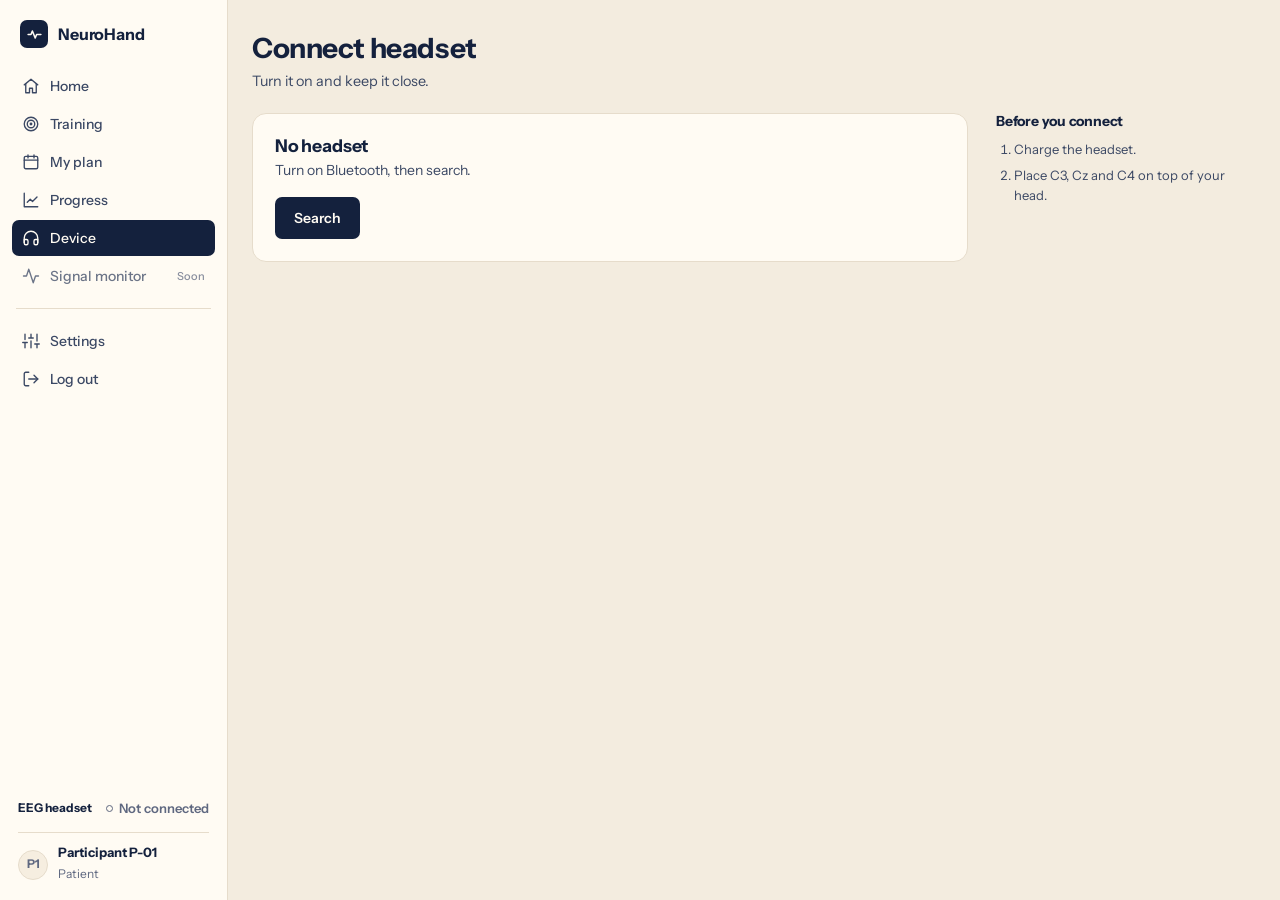
==== commit d8d82561: "Make Navy & Cream the default color theme Co-Authored-By: Claude Opus 5.5 <noreply@anthropic.com> Cl" ====
--- a/device.html
+++ b/device.html
@@ -4,11 +4,11 @@
   <meta charset="utf-8">
   <meta name="viewport" content="width=device-width, initial-scale=1, viewport-fit=cover">
   <title>Device · NeuroHand</title>
-  <script>try{var d=document.documentElement,t=localStorage.getItem("nh.theme");if(t==="light"||t==="dark"||t==="walnut")d.setAttribute("data-nh-theme",t);if(localStorage.getItem("nh.textsize")==="large")d.classList.add("large-text");if(localStorage.getItem("nh.lang")==="th"){d.lang="th";d.classList.add("nh-i18n-wait");setTimeout(function(){d.classList.remove("nh-i18n-wait")},1500);var l=document.createElement("link");l.rel="stylesheet";l.href="https://fonts.googleapis.com/css2?family=IBM+Plex+Sans+Thai:wght@400;500;600;700&display=swap";document.head.appendChild(l)}}catch(e){}</script>
+  <script>try{var d=document.documentElement,t=localStorage.getItem("nh.theme")||"navy";if(/^(light|dark|navy|sunflower|peach)$/.test(t))d.setAttribute("data-nh-theme",t);if(localStorage.getItem("nh.textsize")==="large")d.classList.add("large-text");if(localStorage.getItem("nh.lang")==="th"){d.lang="th";d.classList.add("nh-i18n-wait");setTimeout(function(){d.classList.remove("nh-i18n-wait")},1500);var l=document.createElement("link");l.rel="stylesheet";l.href="https://fonts.googleapis.com/css2?family=IBM+Plex+Sans+Thai:wght@400;500;600;700&display=swap";document.head.appendChild(l)}}catch(e){}</script>
   <link rel="preconnect" href="https://fonts.googleapis.com">
   <link rel="preconnect" href="https://fonts.gstatic.com" crossorigin>
   <link rel="stylesheet" href="https://fonts.googleapis.com/css2?family=Instrument+Sans:wght@400;500;600;700&family=JetBrains+Mono:wght@400;500;600&display=swap">
-  <link rel="stylesheet" href="css/style.css?v=20261105d">
+  <link rel="stylesheet" href="css/style.css?v=20261105q">
 </head>
 <body class="in-app">
   <div class="app" id="app-shell">
@@ -60,8 +60,8 @@
       </div></main>
     </div>
   </div>
-  <script src="js/assistant.js?v=20261105d"></script>
-  <script src="js/main.js?v=20261105d"></script>
-  <script src="js/i18n.js?v=20261105d"></script>
+  <script src="js/assistant.js?v=20261105q"></script>
+  <script src="js/main.js?v=20261105q"></script>
+  <script src="js/i18n.js?v=20261105q"></script>
 </body>
 </html>
--- a/css/style.css
+++ b/css/style.css
@@ -877,24 +877,6 @@
   color-scheme: light;
 }
 
-/* Walnut: warm wood tones from the full-screen training scene, with its mint "recognized" accent */
-:root[data-nh-theme="walnut"] {
-  --bg: #1d140e; --bg-app: #1a120c; --surface: #2a1d14; --surface-2: #33241a;
-  --line: #43311f; --line-strong: #5a4332; --ink: #f3ece4; --ink-2: #d2c4b5; --ink-3: #a8957f;
-  --teal: #9fe3cf; --teal-strong: #c4f0e2; --teal-soft: #26332b; --teal-line: #4f7a69;
-  --btn: #f3ece4; --btn-ink: #261911; --on-teal: #1d140e; --note: #e3b787;
-  --ok: #93d8ab; --warn: #f0b867; --bad: #f29a7a;
-  --ok-soft: #233120; --warn-soft: #3b2b17; --bad-soft: #3e2219; --trace: #bba692; --focus: #9fe3cf;
-  color-scheme: dark;
-}
-:root[data-nh-theme="walnut"] body.in-app,
-:root[data-nh-theme="walnut"] body {
-  background-image: repeating-linear-gradient(92deg, rgba(255,255,255,.014) 0 2px, transparent 2px 9px);
-}
-.theme-prev.walnut { background: repeating-linear-gradient(92deg, rgba(255,255,255,.03) 0 2px, transparent 2px 7px), #1a120c; }
-.theme-prev.walnut .tp-side { background: #2a1d14; border-right: 1px solid #43311f; }
-.theme-prev.walnut .tp-bar { background: #9fe3cf; }
-.theme-prev.walnut .tp-card { background: #2a1d14; border: 1px solid #43311f; }
 .theme-opts { grid-template-columns: repeat(4, minmax(0, 1fr)); max-width: 820px; }
 @media (max-width: 640px) { .theme-opts { grid-template-columns: 1fr 1fr; } }
 
@@ -931,3 +913,33 @@
 .sim.has-3d { background: #0d0907; }
 .sim.has-3d .sim-hand-wrap, .sim.has-3d .sim-object { visibility: hidden; }
 .sim.has-3d .sim-cue-big, .sim.has-3d .sim-cue-sub, .sim.has-3d .sim-count { text-shadow: 0 1px 12px rgba(0,0,0,.65), 0 0 2px rgba(0,0,0,.5); }
+
+/* ---------- Color themes (Settings > Color mode). Contrast checked: text >= 4.5:1 ---------- */
+:root[data-nh-theme="navy"] { --bg: #f7f1e6; --bg-app: #f3ecdf; --surface: #fffbf3; --surface-2: #f6eee0; --line: #e6dccb; --line-strong: #d2c5ae; --ink: #14213d; --ink-2: #3b4864; --ink-3: #5f6880; --teal: #24427a; --teal-strong: #162d57; --teal-soft: #e4e9f3; --teal-line: #a3b3d1; --btn: #14213d; --btn-ink: #fffbf3; --on-teal: #fffbf3; --note: #8a5a2e; --ok: #2c7549; --warn: #935b11; --bad: #b13f27; --ok-soft: #e4f0e6; --warn-soft: #f5e6c9; --bad-soft: #f6dfd6; --trace: #68728c; --focus: #24427a; color-scheme: light; }
+.theme-prev.navy { background: #f3ecdf; }
+.theme-prev.navy .tp-side { background: #fffbf3; border-right: 1px solid #e6dccb; }
+.theme-prev.navy .tp-bar { background: #14213d; }
+.theme-prev.navy .tp-card { background: #fffbf3; border: 1px solid #e6dccb; }
+.theme-prev.navy .tp-card.short { background: #e4e9f3; border-color: #a3b3d1; }
+.theme-opts { grid-template-columns: repeat(auto-fill, minmax(132px, 1fr)); max-width: 900px; }
+@media (max-width: 640px) { .theme-opts { grid-template-columns: repeat(2, minmax(0, 1fr)); } }
+:root[data-nh-theme="navy"] .btn-primary:hover { background: var(--teal-strong); color: var(--on-teal); }
+.settings-list, .setting-col { grid-template-columns: minmax(0, 1fr); }
+.theme-opts { min-width: 0; width: 100%; }
+
+.theme-group { grid-column: 1 / -1; font-size: 0.75rem; font-weight: 600; letter-spacing: 0.06em; text-transform: uppercase; color: var(--ink-3); margin-top: 6px; }
+.theme-group:first-child { margin-top: 0; }
+
+:root[data-nh-theme="sunflower"] { --bg: #f4f2e2; --bg-app: #eceddd; --surface: #fdfbf5; --surface-2: #f0efe0; --line: #e4dfcf; --line-strong: #d1ccbc; --ink: #2a2414; --ink-2: #5e5848; --ink-3: #706a5d; --teal: #1f6f6a; --teal-strong: #185753; --teal-soft: #e1e6d7; --teal-line: #98b9ae; --btn: #2a2414; --btn-ink: #ffffff; --on-teal: #ffffff; --note: #8a5a2e; --ok: #2c7549; --warn: #8d5c0e; --bad: #a8372a; --ok-soft: #e3f0e6; --warn-soft: #f4e6ca; --bad-soft: #f7ddd6; --trace: #827c6c; --focus: #1f6f6a; color-scheme: light; }
+.theme-prev.sunflower { background: #eceddd; }
+.theme-prev.sunflower .tp-side { background: #fdfbf5; border-right: 1px solid #e4dfcf; }
+.theme-prev.sunflower .tp-bar { background: #2a2414; }
+.theme-prev.sunflower .tp-card { background: #fdfbf5; border: 1px solid #e4dfcf; }
+.theme-prev.sunflower .tp-card.short { background: #e1e6d7; border-color: #98b9ae; }
+
+:root[data-nh-theme="peach"] { --bg: #f6ece5; --bg-app: #ede4e1; --surface: #fef9f6; --surface-2: #f2e8e3; --line: #e4dad6; --line-strong: #cfc8c7; --ink: #17223f; --ink-2: #50566a; --ink-3: #62636d; --teal: #1f3d73; --teal-strong: #18305a; --teal-soft: #e2dbdb; --teal-line: #99a0b4; --btn: #17223f; --btn-ink: #ffffff; --on-teal: #ffffff; --note: #8a5a2e; --ok: #2c7549; --warn: #8d5c0e; --bad: #a8372a; --ok-soft: #e3f0e6; --warn-soft: #f4e6ca; --bad-soft: #f7ddd6; --trace: #787986; --focus: #1f3d73; color-scheme: light; }
+.theme-prev.peach { background: #ede4e1; }
+.theme-prev.peach .tp-side { background: #fef9f6; border-right: 1px solid #e4dad6; }
+.theme-prev.peach .tp-bar { background: #17223f; }
+.theme-prev.peach .tp-card { background: #fef9f6; border: 1px solid #e4dad6; }
+.theme-prev.peach .tp-card.short { background: #e2dbdb; border-color: #99a0b4; }
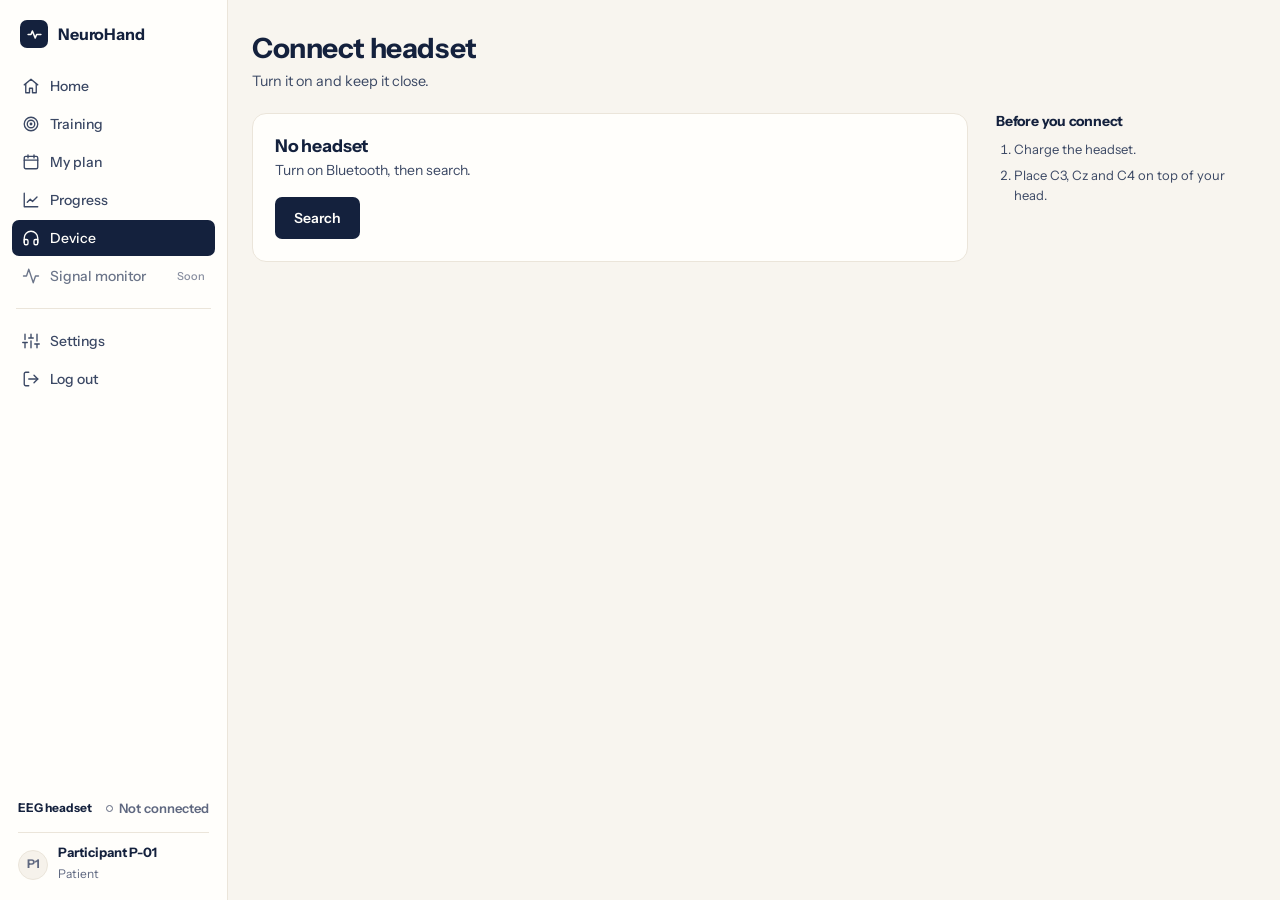
==== commit 856c9c0b: "Lighten the cream in the Navy & Cream theme Co-Authored-By: Claude Opus 5.5 <noreply@anthropic.com> " ====
--- a/device.html
+++ b/device.html
@@ -8,7 +8,7 @@
   <link rel="preconnect" href="https://fonts.googleapis.com">
   <link rel="preconnect" href="https://fonts.gstatic.com" crossorigin>
   <link rel="stylesheet" href="https://fonts.googleapis.com/css2?family=Instrument+Sans:wght@400;500;600;700&family=JetBrains+Mono:wght@400;500;600&display=swap">
-  <link rel="stylesheet" href="css/style.css?v=20261105q">
+  <link rel="stylesheet" href="css/style.css?v=20261105r">
 </head>
 <body class="in-app">
   <div class="app" id="app-shell">
@@ -60,8 +60,8 @@
       </div></main>
     </div>
   </div>
-  <script src="js/assistant.js?v=20261105q"></script>
-  <script src="js/main.js?v=20261105q"></script>
-  <script src="js/i18n.js?v=20261105q"></script>
+  <script src="js/assistant.js?v=20261105r"></script>
+  <script src="js/main.js?v=20261105r"></script>
+  <script src="js/i18n.js?v=20261105r"></script>
 </body>
 </html>
--- a/css/style.css
+++ b/css/style.css
@@ -915,11 +915,11 @@
 .sim.has-3d .sim-cue-big, .sim.has-3d .sim-cue-sub, .sim.has-3d .sim-count { text-shadow: 0 1px 12px rgba(0,0,0,.65), 0 0 2px rgba(0,0,0,.5); }
 
 /* ---------- Color themes (Settings > Color mode). Contrast checked: text >= 4.5:1 ---------- */
-:root[data-nh-theme="navy"] { --bg: #f7f1e6; --bg-app: #f3ecdf; --surface: #fffbf3; --surface-2: #f6eee0; --line: #e6dccb; --line-strong: #d2c5ae; --ink: #14213d; --ink-2: #3b4864; --ink-3: #5f6880; --teal: #24427a; --teal-strong: #162d57; --teal-soft: #e4e9f3; --teal-line: #a3b3d1; --btn: #14213d; --btn-ink: #fffbf3; --on-teal: #fffbf3; --note: #8a5a2e; --ok: #2c7549; --warn: #935b11; --bad: #b13f27; --ok-soft: #e4f0e6; --warn-soft: #f5e6c9; --bad-soft: #f6dfd6; --trace: #68728c; --focus: #24427a; color-scheme: light; }
-.theme-prev.navy { background: #f3ecdf; }
-.theme-prev.navy .tp-side { background: #fffbf3; border-right: 1px solid #e6dccb; }
+:root[data-nh-theme="navy"] { --bg: #fbf8f2; --bg-app: #f8f5ef; --surface: #fffefb; --surface-2: #f6f2eb; --line: #ebe5da; --line-strong: #d8cfc0; --ink: #14213d; --ink-2: #3b4864; --ink-3: #5f6880; --teal: #24427a; --teal-strong: #162d57; --teal-soft: #e4e9f3; --teal-line: #a3b3d1; --btn: #14213d; --btn-ink: #fffefb; --on-teal: #fffefb; --note: #8a5a2e; --ok: #2c7549; --warn: #935b11; --bad: #b13f27; --ok-soft: #e4f0e6; --warn-soft: #f5e6c9; --bad-soft: #f6dfd6; --trace: #68728c; --focus: #24427a; color-scheme: light; }
+.theme-prev.navy { background: #f8f5ef; }
+.theme-prev.navy .tp-side { background: #fffefb; border-right: 1px solid #ebe5da; }
 .theme-prev.navy .tp-bar { background: #14213d; }
-.theme-prev.navy .tp-card { background: #fffbf3; border: 1px solid #e6dccb; }
+.theme-prev.navy .tp-card { background: #fffefb; border: 1px solid #ebe5da; }
 .theme-prev.navy .tp-card.short { background: #e4e9f3; border-color: #a3b3d1; }
 .theme-opts { grid-template-columns: repeat(auto-fill, minmax(132px, 1fr)); max-width: 900px; }
 @media (max-width: 640px) { .theme-opts { grid-template-columns: repeat(2, minmax(0, 1fr)); } }
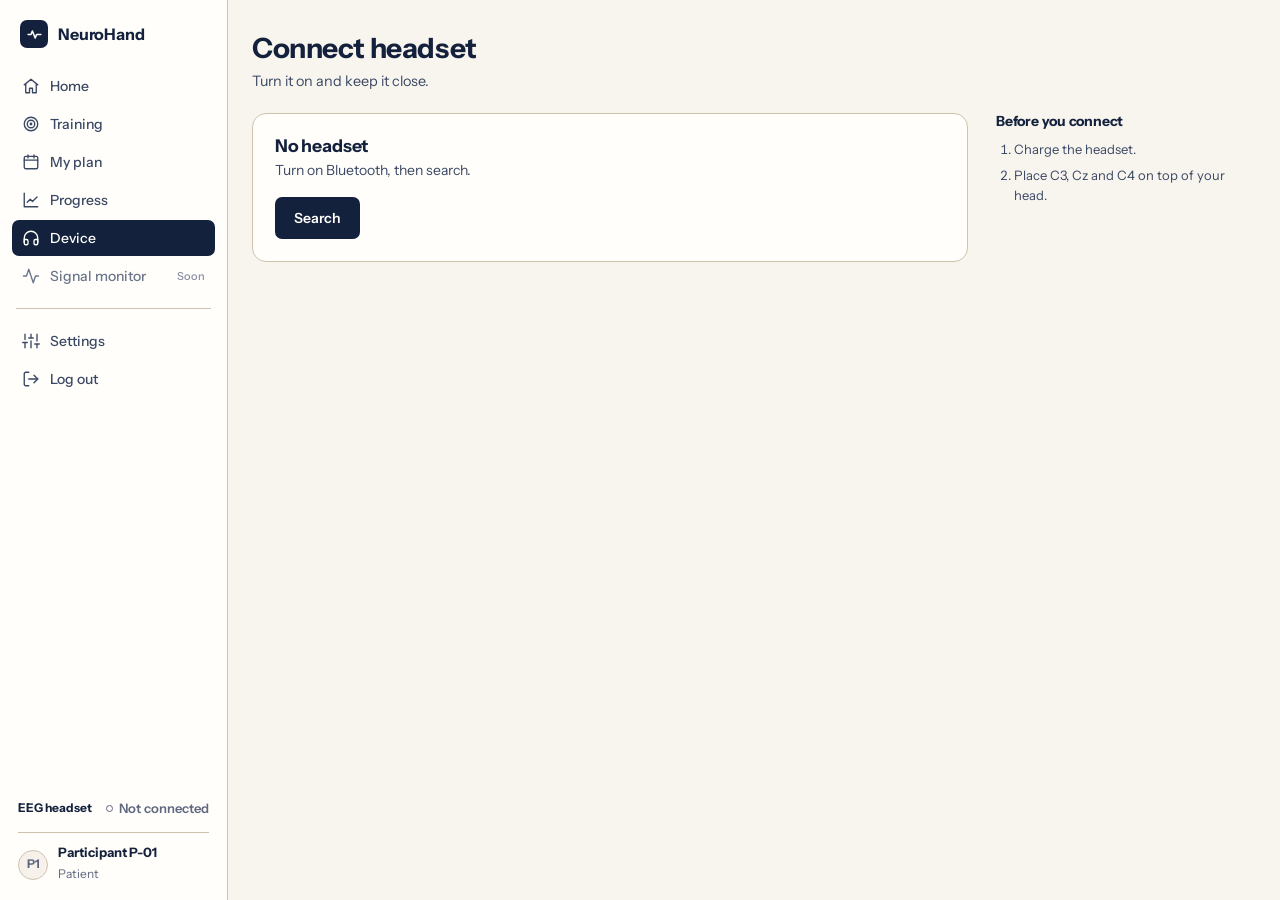
==== commit 2a7991d3: "Make divider lines clearer in the Navy & Cream theme Co-Authored-By: Claude Opus 5.5 <noreply@anthro" ====
--- a/device.html
+++ b/device.html
@@ -8,7 +8,7 @@
   <link rel="preconnect" href="https://fonts.googleapis.com">
   <link rel="preconnect" href="https://fonts.gstatic.com" crossorigin>
   <link rel="stylesheet" href="https://fonts.googleapis.com/css2?family=Instrument+Sans:wght@400;500;600;700&family=JetBrains+Mono:wght@400;500;600&display=swap">
-  <link rel="stylesheet" href="css/style.css?v=20261105r">
+  <link rel="stylesheet" href="css/style.css?v=20261105s">
 </head>
 <body class="in-app">
   <div class="app" id="app-shell">
@@ -60,8 +60,8 @@
       </div></main>
     </div>
   </div>
-  <script src="js/assistant.js?v=20261105r"></script>
-  <script src="js/main.js?v=20261105r"></script>
-  <script src="js/i18n.js?v=20261105r"></script>
+  <script src="js/assistant.js?v=20261105s"></script>
+  <script src="js/main.js?v=20261105s"></script>
+  <script src="js/i18n.js?v=20261105s"></script>
 </body>
 </html>
--- a/css/style.css
+++ b/css/style.css
@@ -915,11 +915,11 @@
 .sim.has-3d .sim-cue-big, .sim.has-3d .sim-cue-sub, .sim.has-3d .sim-count { text-shadow: 0 1px 12px rgba(0,0,0,.65), 0 0 2px rgba(0,0,0,.5); }
 
 /* ---------- Color themes (Settings > Color mode). Contrast checked: text >= 4.5:1 ---------- */
-:root[data-nh-theme="navy"] { --bg: #fbf8f2; --bg-app: #f8f5ef; --surface: #fffefb; --surface-2: #f6f2eb; --line: #ebe5da; --line-strong: #d8cfc0; --ink: #14213d; --ink-2: #3b4864; --ink-3: #5f6880; --teal: #24427a; --teal-strong: #162d57; --teal-soft: #e4e9f3; --teal-line: #a3b3d1; --btn: #14213d; --btn-ink: #fffefb; --on-teal: #fffefb; --note: #8a5a2e; --ok: #2c7549; --warn: #935b11; --bad: #b13f27; --ok-soft: #e4f0e6; --warn-soft: #f5e6c9; --bad-soft: #f6dfd6; --trace: #68728c; --focus: #24427a; color-scheme: light; }
+:root[data-nh-theme="navy"] { --bg: #fbf8f2; --bg-app: #f8f5ef; --surface: #fffefb; --surface-2: #f6f2eb; --line: #cdc2ae; --line-strong: #ad9f85; --ink: #14213d; --ink-2: #3b4864; --ink-3: #5f6880; --teal: #24427a; --teal-strong: #162d57; --teal-soft: #e4e9f3; --teal-line: #a3b3d1; --btn: #14213d; --btn-ink: #fffefb; --on-teal: #fffefb; --note: #8a5a2e; --ok: #2c7549; --warn: #935b11; --bad: #b13f27; --ok-soft: #e4f0e6; --warn-soft: #f5e6c9; --bad-soft: #f6dfd6; --trace: #68728c; --focus: #24427a; color-scheme: light; }
 .theme-prev.navy { background: #f8f5ef; }
-.theme-prev.navy .tp-side { background: #fffefb; border-right: 1px solid #ebe5da; }
+.theme-prev.navy .tp-side { background: #fffefb; border-right: 1px solid #cdc2ae; }
 .theme-prev.navy .tp-bar { background: #14213d; }
-.theme-prev.navy .tp-card { background: #fffefb; border: 1px solid #ebe5da; }
+.theme-prev.navy .tp-card { background: #fffefb; border: 1px solid #cdc2ae; }
 .theme-prev.navy .tp-card.short { background: #e4e9f3; border-color: #a3b3d1; }
 .theme-opts { grid-template-columns: repeat(auto-fill, minmax(132px, 1fr)); max-width: 900px; }
 @media (max-width: 640px) { .theme-opts { grid-template-columns: repeat(2, minmax(0, 1fr)); } }
